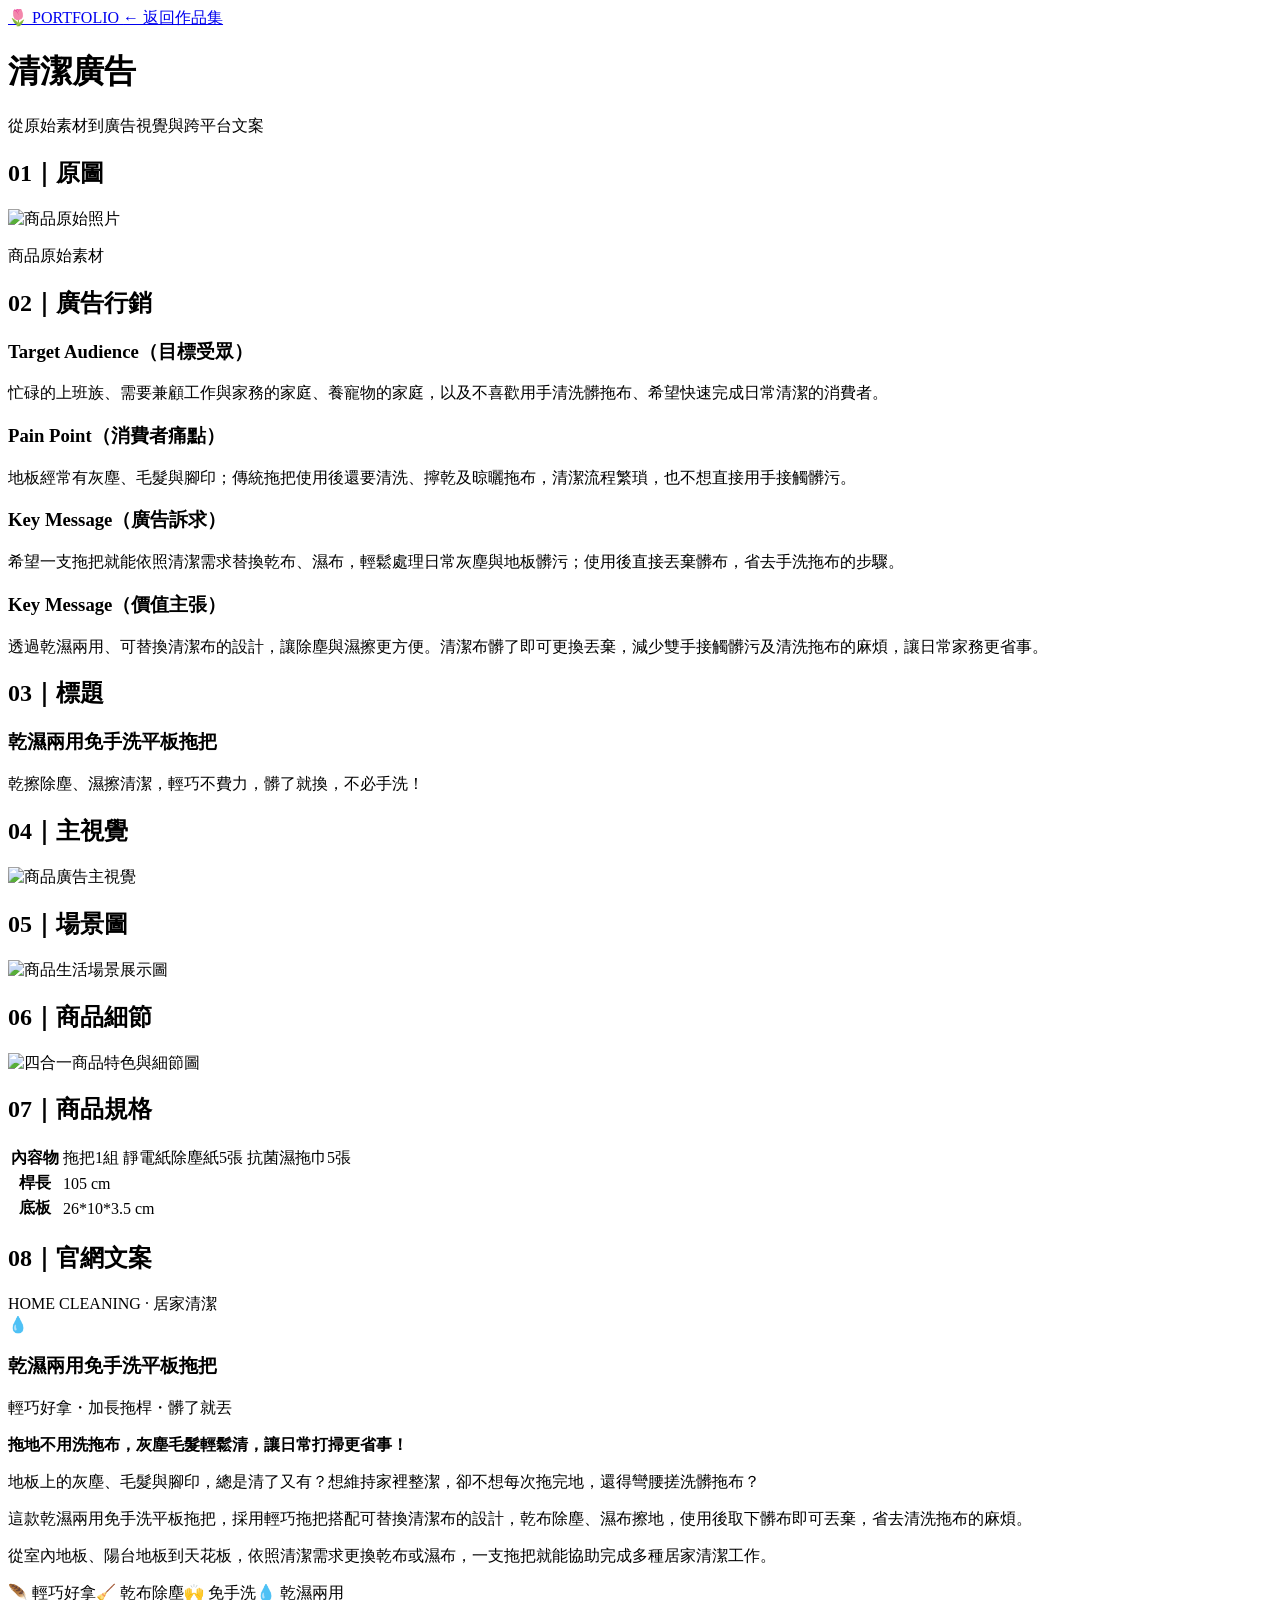
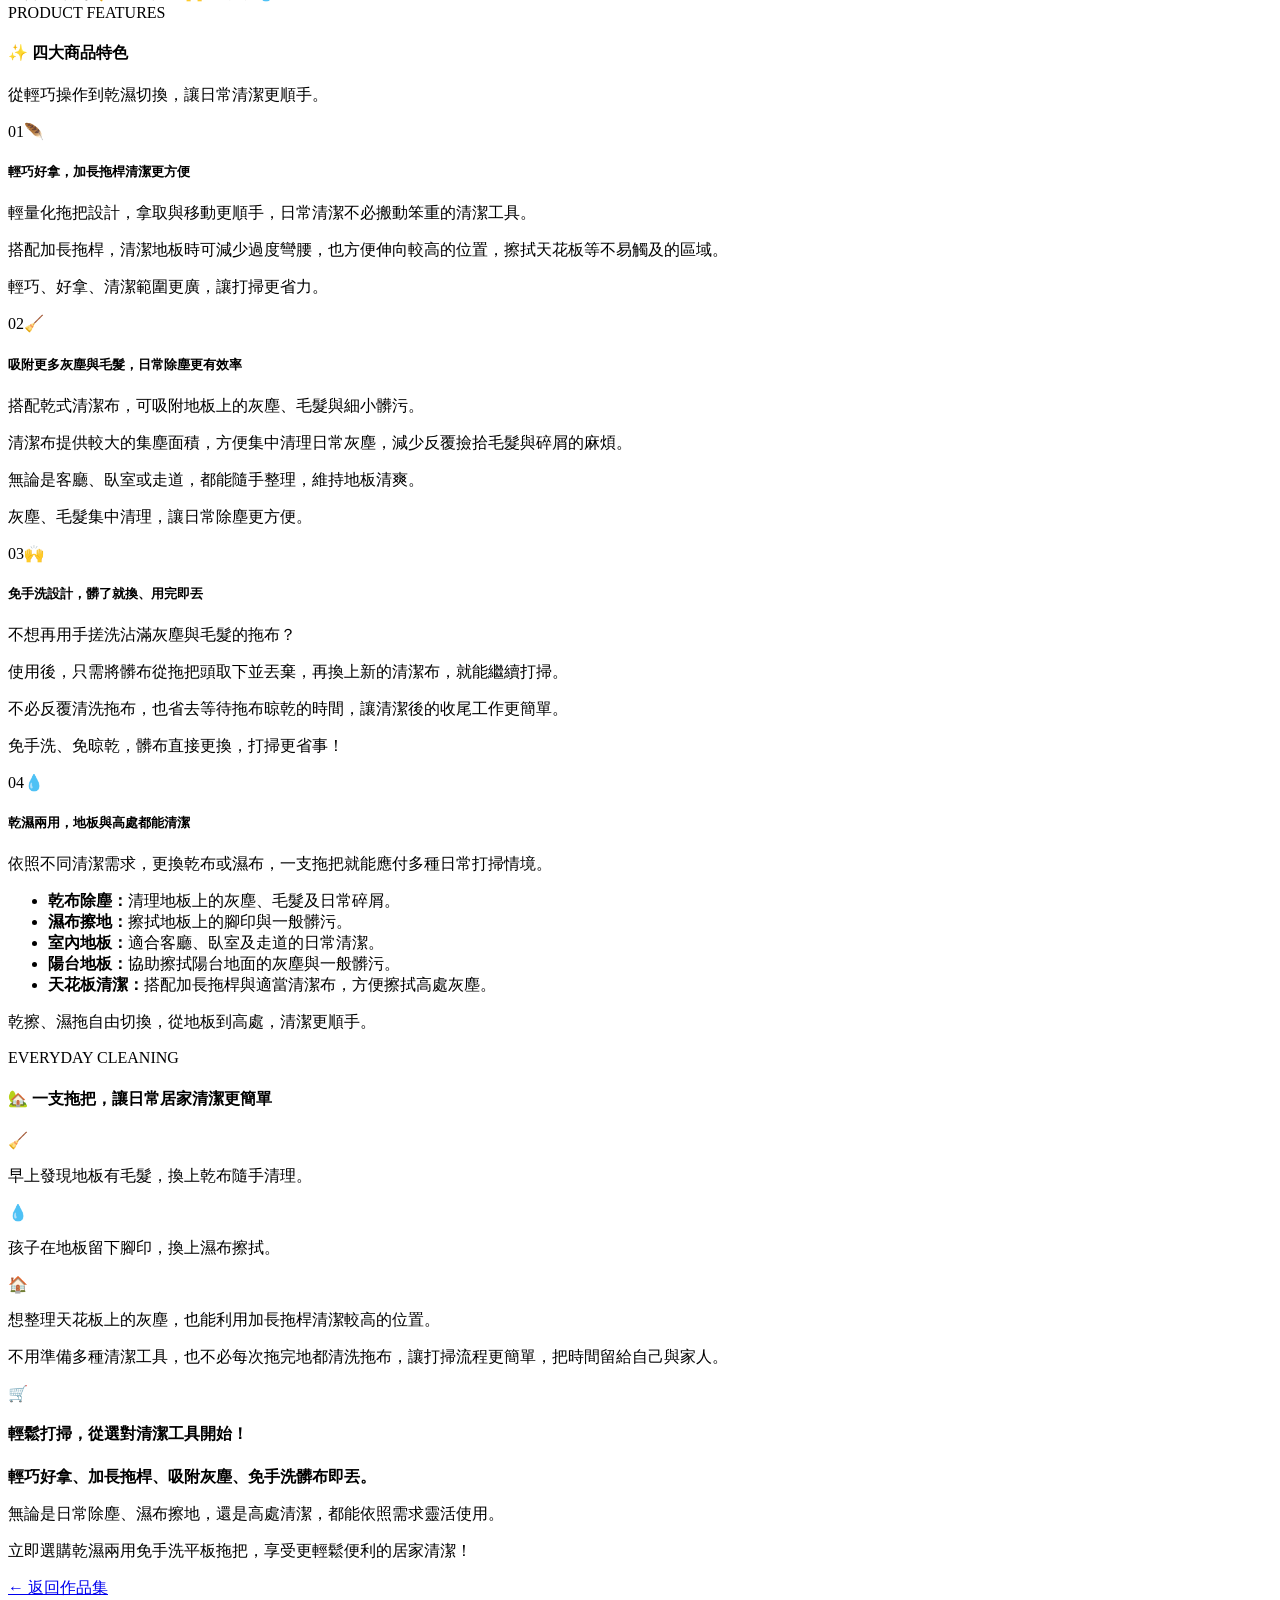
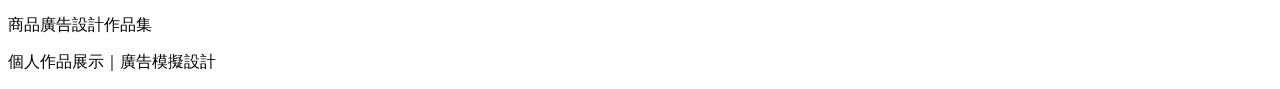
==== clean.html @ ecba10fd "Add files via upload" ====
<!DOCTYPE html>
<html lang="zh-Hant">

<head>
    <meta charset="UTF-8">
    <meta name="viewport" content="width=device-width, initial-scale=1.0">

    <title>商品廣告設計｜作品集</title>

    <link rel="stylesheet" href="clean.css">
</head>

<body>

    <!-- 頂部導覽列 -->
    <header class="site-header">
        <nav class="nav-container">

            <a href="index.html" class="brand">
                🌷 PORTFOLIO
            </a>

            <a href="index.html#design" class="back-link">
                ← 返回作品集
            </a>

        </nav>
    </header>


    <main class="portfolio-page">

        <!-- 頁面標題 -->
        <div class="page-heading">
            <h1>清潔廣告</h1>
            <p>從原始素材到廣告視覺與跨平台文案</p>
        </div>


        <!-- =========================
             01 原圖
        ========================== -->

        <section class="work-section original-section">

            <h2>01｜原圖</h2>

            <div class="image-container original-container">

                <img src="images/clean.original.png.png" alt="商品原始照片" class="work-image original-image">

            </div>

            <p class="image-caption">商品原始素材</p>

        </section>


        <!-- =========================
             02 廣告行銷
        ========================== -->

        <section class="work-section marketing-section">

            <h2>02｜廣告行銷</h2>

            <div class="content-card">

                <div class="marketing-item">
                    <h3>Target Audience（目標受眾）</h3>

                    <p>忙碌的上班族、需要兼顧工作與家務的家庭、養寵物的家庭，以及不喜歡用手清洗髒拖布、希望快速完成日常清潔的消費者。
                    </p>
                </div>


                <div class="marketing-item">
                    <h3>Pain Point（消費者痛點）</h3>

                    <p>
                        地板經常有灰塵、毛髮與腳印；傳統拖把使用後還要清洗、擰乾及晾曬拖布，清潔流程繁瑣，也不想直接用手接觸髒污。
                    </p>
                </div>


                <div class="marketing-item">
                    <h3>Key Message（廣告訴求）</h3>

                    <p>
                        希望一支拖把就能依照清潔需求替換乾布、濕布，輕鬆處理日常灰塵與地板髒污；使用後直接丟棄髒布，省去手洗拖布的步驟。
                    </p>
                </div>

                <div class="marketing-item">
                    <h3>Key Message（價值主張）</h3>

                    <p>
                        透過乾濕兩用、可替換清潔布的設計，讓除塵與濕擦更方便。清潔布髒了即可更換丟棄，減少雙手接觸髒污及清洗拖布的麻煩，讓日常家務更省事。
                    </p>
                </div>
            </div>

        </section>


        <!-- =========================
             03 標題
        ========================== -->

        <section class="work-section title-section">

            <h2>03｜標題</h2>

            <div class="content-card ad-title-card">

                <h3>乾濕兩用免手洗平板拖把</h3>

                <p>
                    乾擦除塵、濕擦清潔，輕巧不費力，髒了就換，不必手洗！
                </p>

            </div>

        </section>


        <!-- =========================
             04 主視覺
        ========================== -->

        <section class="work-section visual-section">

            <h2>04｜主視覺</h2>

            <div class="image-container">

                <img src="images/clean.main.png.png" alt="商品廣告主視覺" class="work-image main-image">

            </div>

        </section>

        <!-- =========================
     05 場景圖
     一張完整圖片
========================= -->

        <section class="work-section scene-section">

            <h2>05｜場景圖</h2>

            <div class="image-container">

                <img src="images/clean.scene.png.png" alt="商品生活場景展示圖" class="work-image scene-image">

            </div>

        </section>

        <!-- =========================
             05 商品細節
             一張四合一圖片
        ========================== -->

        <section class="work-section detail-section">

            <h2>06｜商品細節</h2>

            <div class="image-container">

                <img src="images/clean.detail.png.png" alt="四合一商品特色與細節圖" class="work-image detail-image">

            </div>

        </section>


        <!-- =========================
             06 商品規格
        ========================== -->

        <section class="work-section specs-section">

            <h2>07｜商品規格</h2>

            <div class="content-card table-container">

                <table class="specs-table">

                    <tbody>


                        <tr>
                            <th scope="row">內容物</th>
                            <td>拖把1組 靜電紙除塵紙5張 抗菌濕拖巾5張</td>
                        </tr>

                        <tr>
                            <th scope="row">桿長</th>
                            <td>105 cm</td>
                        </tr>

                        <tr>
                            <th scope="row">底板</th>
                            <td>26*10*3.5 cm</td>
                        </tr>


                    </tbody>

                </table>

            </div>

        </section>


        <!-- =========================
             08 官網文案｜水藍色系
        ========================= -->
        <section class="work-section website-section clean-website-section" id="website-copy">
            <h2>08｜官網文案</h2>
            <article class="content-card clean-product-copy">
                <header class="clean-hero">
                    <span class="clean-eyebrow">HOME CLEANING · 居家清潔</span>
                    <div class="clean-hero-mark" aria-hidden="true">💧</div>
                    <h3>乾濕兩用免手洗平板拖把</h3>
                    <p class="clean-subtitle">輕巧好拿・加長拖桿・髒了就丟</p>
                    <p class="clean-lead"><strong>拖地不用洗拖布，灰塵毛髮輕鬆清，讓日常打掃更省事！</strong></p>
                    <p>地板上的灰塵、毛髮與腳印，總是清了又有？想維持家裡整潔，卻不想每次拖完地，還得彎腰搓洗髒拖布？</p>
                    <p>這款乾濕兩用免手洗平板拖把，採用輕巧拖把搭配可替換清潔布的設計，乾布除塵、濕布擦地，使用後取下髒布即可丟棄，省去清洗拖布的麻煩。</p>
                    <p>從室內地板、陽台地板到天花板，依照清潔需求更換乾布或濕布，一支拖把就能協助完成多種居家清潔工作。</p>
                    <div class="clean-benefits" aria-label="商品重點">
                        <span>🪶 輕巧好拿</span><span>🧹 乾布除塵</span><span>🙌 免手洗</span><span>💧 乾濕兩用</span>
                    </div>
                </header>

                <section class="clean-features" aria-labelledby="clean-features-title">
                    <div class="clean-section-heading">
                        <span class="clean-kicker">PRODUCT FEATURES</span>
                        <h4 id="clean-features-title">✨ 四大商品特色</h4>
                        <p>從輕巧操作到乾濕切換，讓日常清潔更順手。</p>
                    </div>
                    <div class="clean-feature-grid">
                        <div class="clean-feature-card">
                            <div class="clean-feature-top"><span class="clean-number">01</span><span class="clean-feature-icon" aria-hidden="true">🪶</span></div>
                            <h5>輕巧好拿，加長拖桿清潔更方便</h5>
                            <p>輕量化拖把設計，拿取與移動更順手，日常清潔不必搬動笨重的清潔工具。</p>
                            <p>搭配加長拖桿，清潔地板時可減少過度彎腰，也方便伸向較高的位置，擦拭天花板等不易觸及的區域。</p>
                            <p class="clean-feature-summary">輕巧、好拿、清潔範圍更廣，讓打掃更省力。</p>
                        </div>
                        <div class="clean-feature-card">
                            <div class="clean-feature-top"><span class="clean-number">02</span><span class="clean-feature-icon" aria-hidden="true">🧹</span></div>
                            <h5>吸附更多灰塵與毛髮，日常除塵更有效率</h5>
                            <p>搭配乾式清潔布，可吸附地板上的灰塵、毛髮與細小髒污。</p>
                            <p>清潔布提供較大的集塵面積，方便集中清理日常灰塵，減少反覆撿拾毛髮與碎屑的麻煩。</p>
                            <p>無論是客廳、臥室或走道，都能隨手整理，維持地板清爽。</p>
                            <p class="clean-feature-summary">灰塵、毛髮集中清理，讓日常除塵更方便。</p>
                        </div>
                        <div class="clean-feature-card">
                            <div class="clean-feature-top"><span class="clean-number">03</span><span class="clean-feature-icon" aria-hidden="true">🙌</span></div>
                            <h5>免手洗設計，髒了就換、用完即丟</h5>
                            <p>不想再用手搓洗沾滿灰塵與毛髮的拖布？</p>
                            <p>使用後，只需將髒布從拖把頭取下並丟棄，再換上新的清潔布，就能繼續打掃。</p>
                            <p>不必反覆清洗拖布，也省去等待拖布晾乾的時間，讓清潔後的收尾工作更簡單。</p>
                            <p class="clean-feature-summary">免手洗、免晾乾，髒布直接更換，打掃更省事！</p>
                        </div>
                        <div class="clean-feature-card">
                            <div class="clean-feature-top"><span class="clean-number">04</span><span class="clean-feature-icon" aria-hidden="true">💧</span></div>
                            <h5>乾濕兩用，地板與高處都能清潔</h5>
                            <p>依照不同清潔需求，更換乾布或濕布，一支拖把就能應付多種日常打掃情境。</p>
                            <ul class="clean-use-list">
                                <li><strong>乾布除塵：</strong>清理地板上的灰塵、毛髮及日常碎屑。</li>
                                <li><strong>濕布擦地：</strong>擦拭地板上的腳印與一般髒污。</li>
                                <li><strong>室內地板：</strong>適合客廳、臥室及走道的日常清潔。</li>
                                <li><strong>陽台地板：</strong>協助擦拭陽台地面的灰塵與一般髒污。</li>
                                <li><strong>天花板清潔：</strong>搭配加長拖桿與適當清潔布，方便擦拭高處灰塵。</li>
                            </ul>
                            <p class="clean-feature-summary">乾擦、濕拖自由切換，從地板到高處，清潔更順手。</p>
                        </div>
                    </div>
                </section>

                <section class="clean-scenarios" aria-labelledby="clean-scenarios-title">
                    <div class="clean-section-heading">
                        <span class="clean-kicker">EVERYDAY CLEANING</span>
                        <h4 id="clean-scenarios-title">🏡 一支拖把，讓日常居家清潔更簡單</h4>
                    </div>
                    <div class="clean-scenario-grid">
                        <div class="clean-scenario"><span aria-hidden="true">🧹</span><p>早上發現地板有毛髮，換上乾布隨手清理。</p></div>
                        <div class="clean-scenario"><span aria-hidden="true">💧</span><p>孩子在地板留下腳印，換上濕布擦拭。</p></div>
                        <div class="clean-scenario"><span aria-hidden="true">🏠</span><p>想整理天花板上的灰塵，也能利用加長拖桿清潔較高的位置。</p></div>
                    </div>
                    <p class="clean-scenario-outro">不用準備多種清潔工具，也不必每次拖完地都清洗拖布，讓打掃流程更簡單，把時間留給自己與家人。</p>
                </section>

                <section class="clean-ending" aria-labelledby="clean-ending-title">
                    <span class="clean-ending-icon" aria-hidden="true">🛒</span>
                    <h4 id="clean-ending-title">輕鬆打掃，從選對清潔工具開始！</h4>
                    <p class="clean-ending-lead"><strong>輕巧好拿、加長拖桿、吸附灰塵、免手洗髒布即丟。</strong></p>
                    <p>無論是日常除塵、濕布擦地，還是高處清潔，都能依照需求靈活使用。</p>
                    <p class="clean-ending-cta">立即選購乾濕兩用免手洗平板拖把，享受更輕鬆便利的居家清潔！</p>
                </section>
            </article>
        </section>


        <!-- 09 FB 與 10 Threads 文案尚未提供本商品版本，暫不展示其他商品的文案。 -->

        <!-- 返回首頁 -->
        <div class="bottom-navigation">

            <a href="index.html#design" class="back-button">
                ← 返回作品集
            </a>

        </div>

    </main>


    <footer class="site-footer">

        <p>商品廣告設計作品集</p>

        <p>個人作品展示｜廣告模擬設計</p>

    </footer>

</body>

</html>
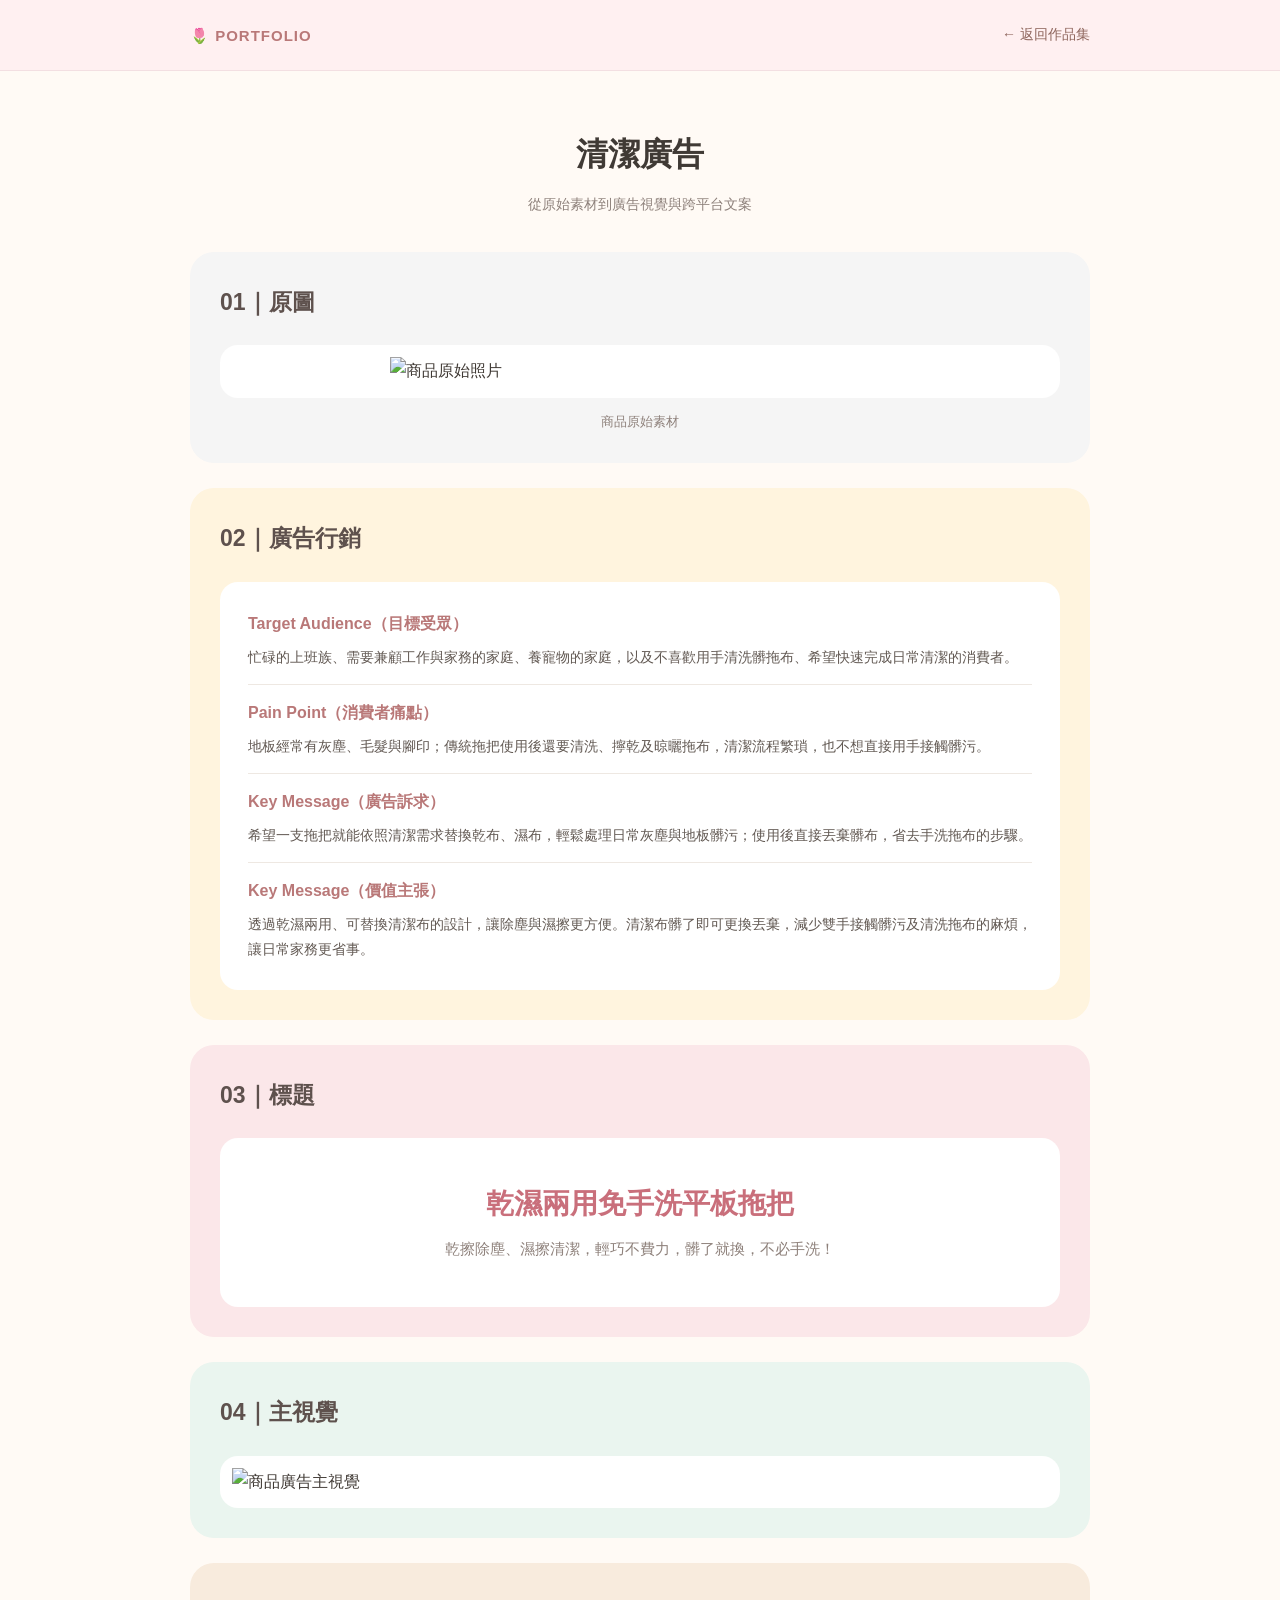
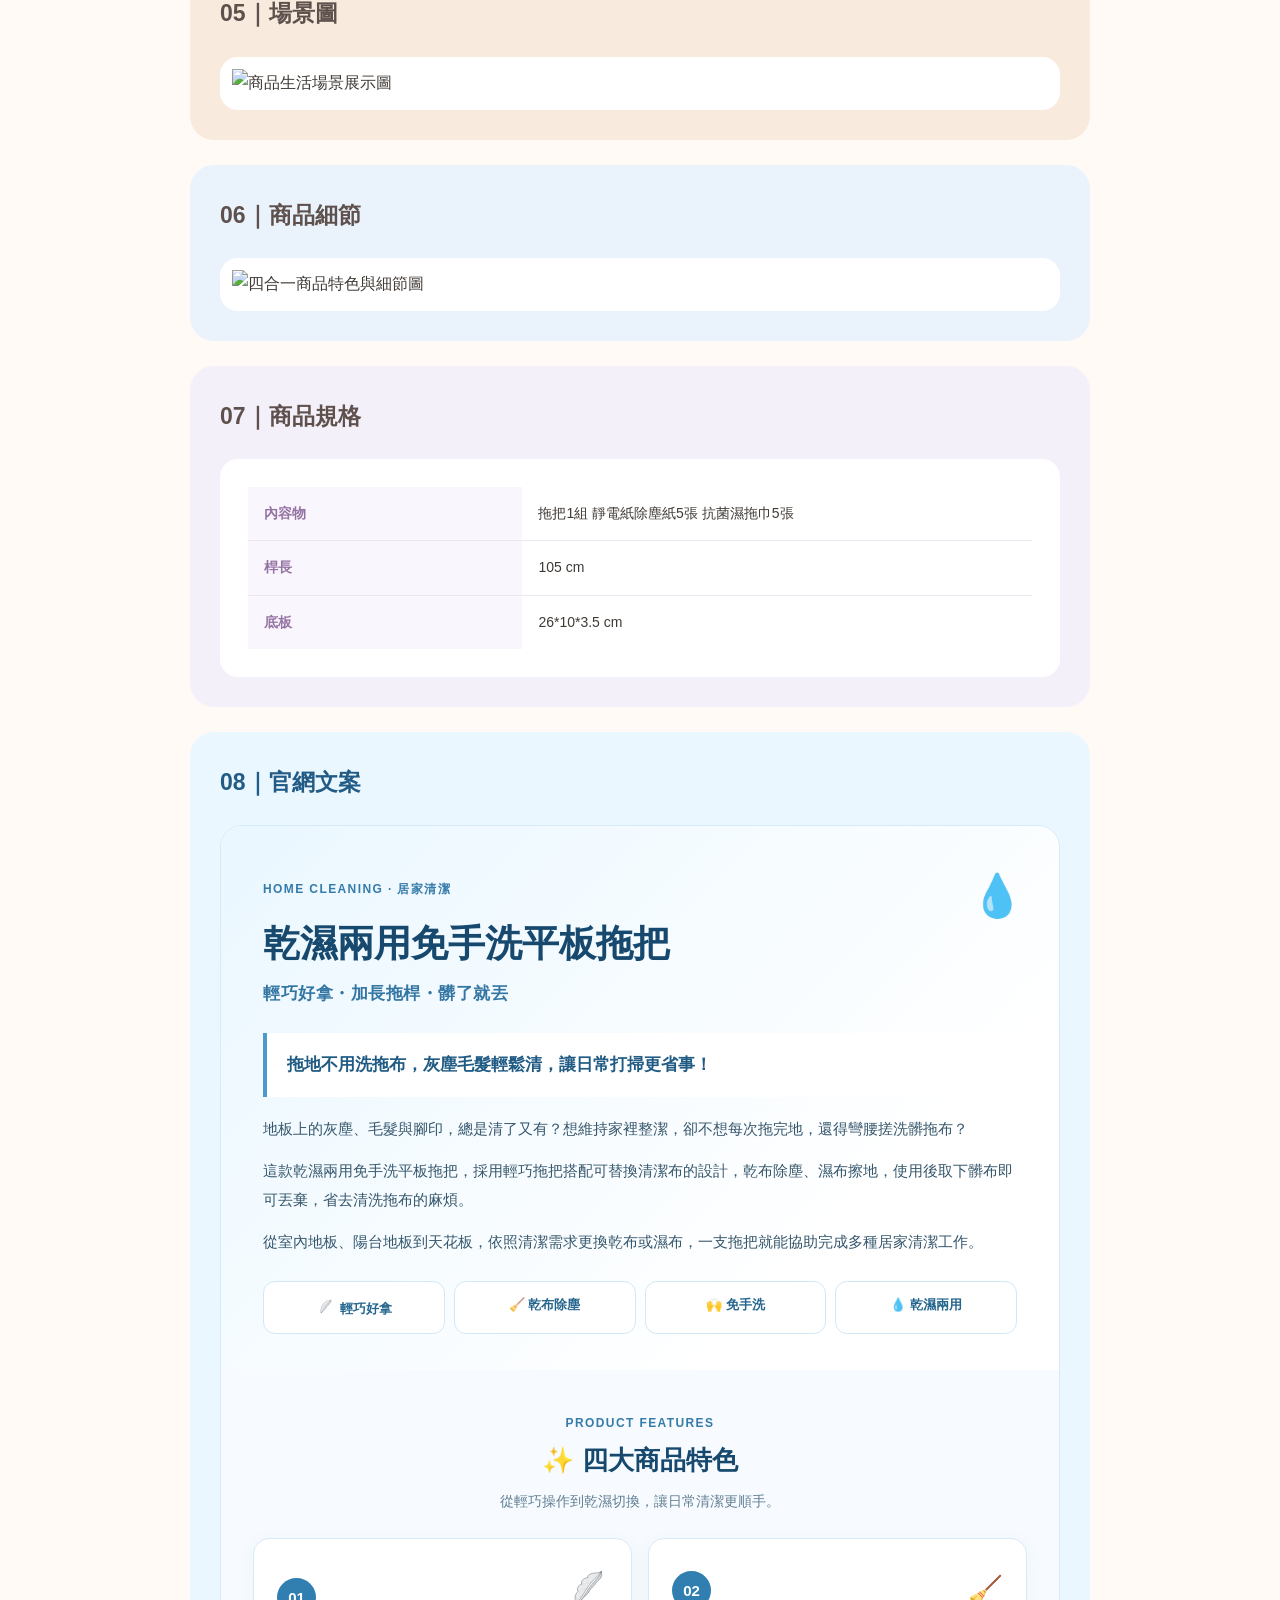
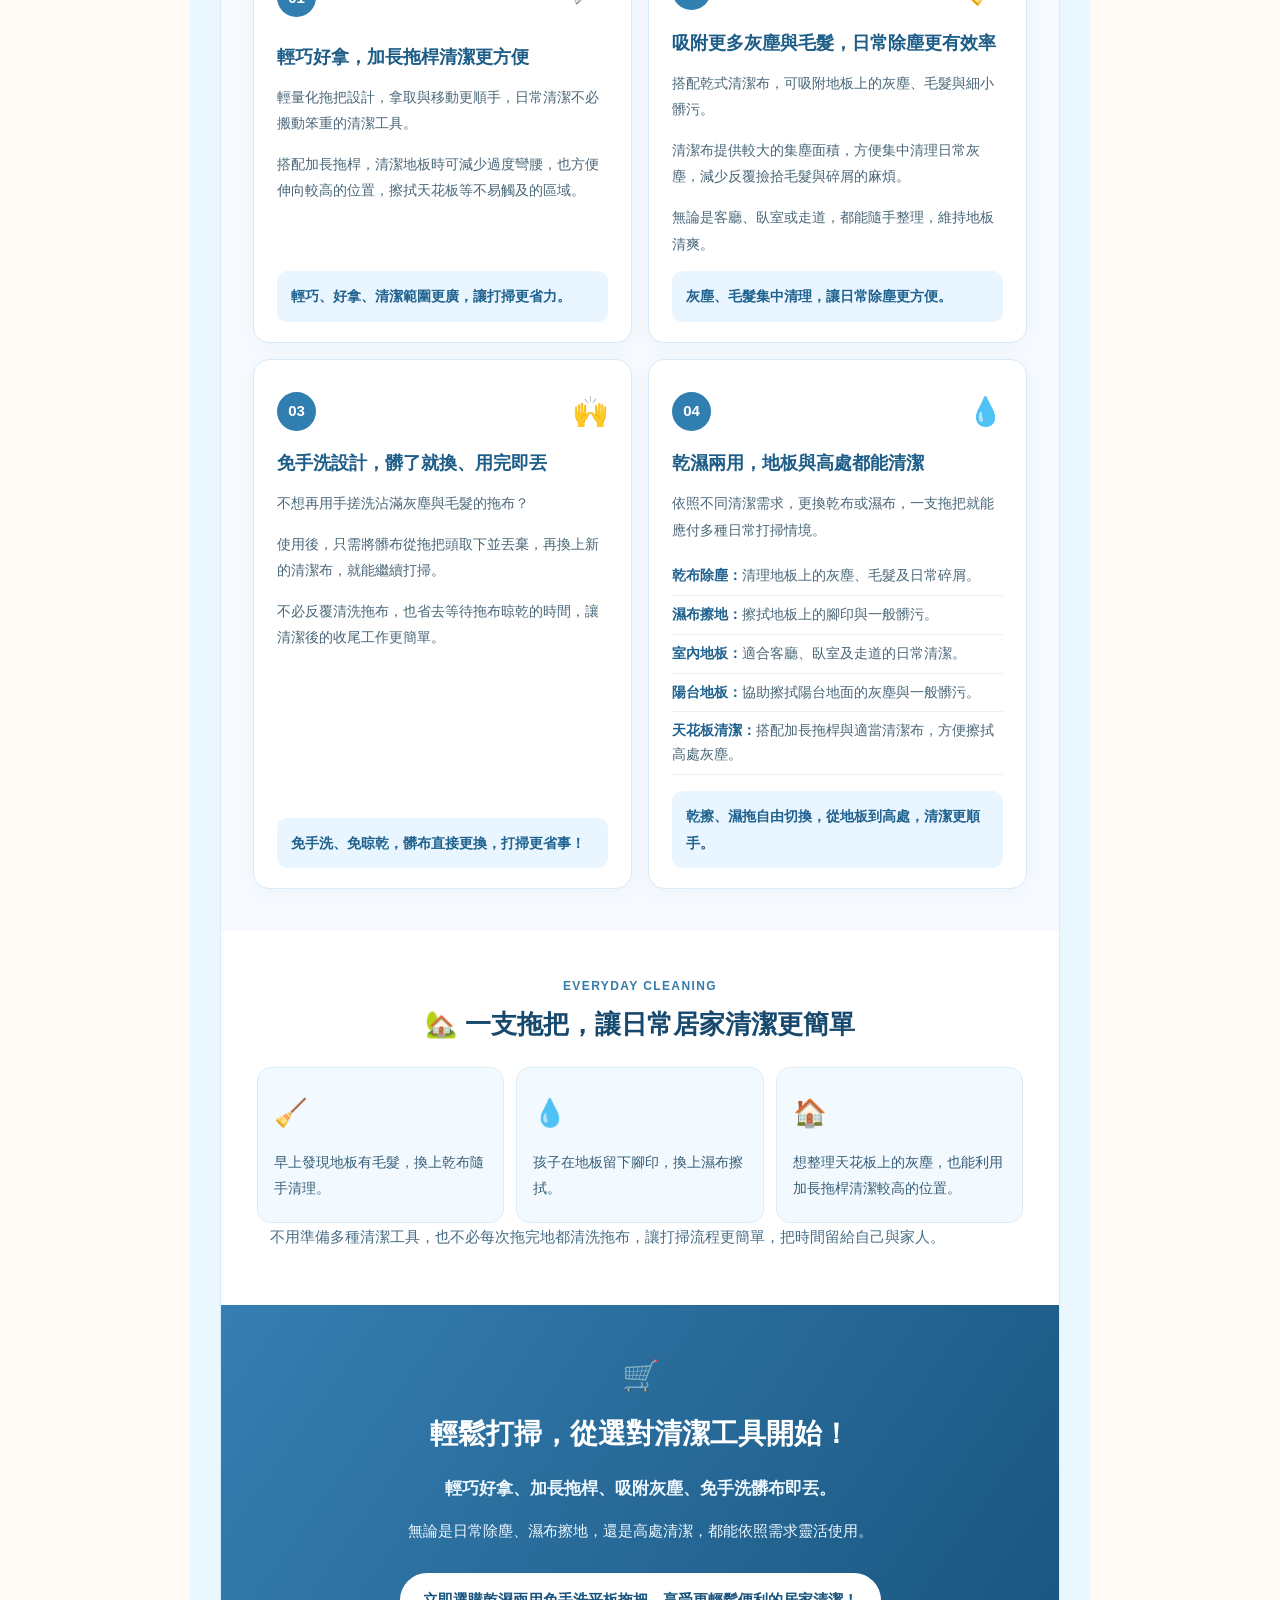
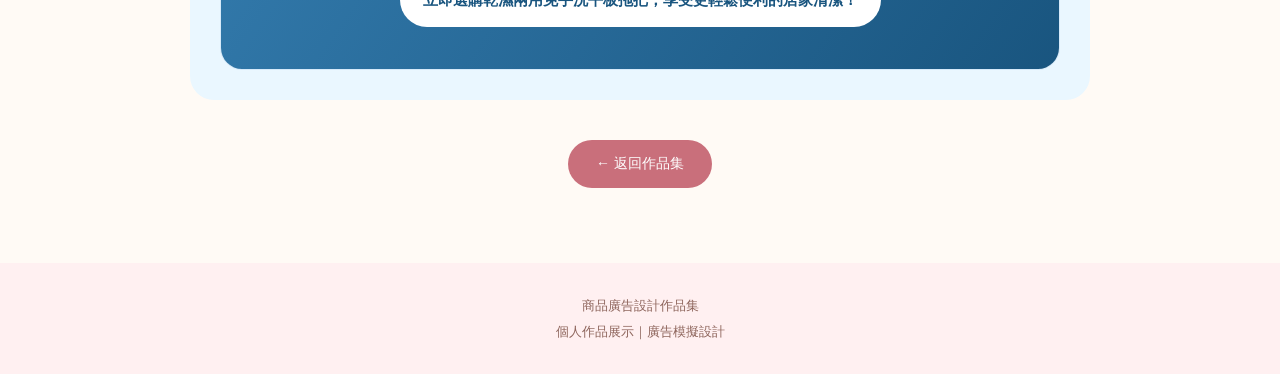
==== commit a80e1386: "Add files via upload" ====
--- a/clean.html
+++ b/clean.html
@@ -134,7 +134,7 @@
 
             <div class="image-container">
 
-                <img src="images/clean.main.png.png" alt="商品廣告主視覺" class="work-image main-image">
+                <img src="images/clean.main.png.jpg" alt="商品廣告主視覺" class="work-image main-image">
 
             </div>
 
@@ -151,7 +151,7 @@
 
             <div class="image-container">
 
-                <img src="images/clean.scene.png.png" alt="商品生活場景展示圖" class="work-image scene-image">
+                <img src="images/clean.scene.png.jpg" alt="商品生活場景展示圖" class="work-image scene-image">
 
             </div>
 
@@ -168,7 +168,7 @@
 
             <div class="image-container">
 
-                <img src="images/clean.detail.png.png" alt="四合一商品特色與細節圖" class="work-image detail-image">
+                <img src="images/clean.detail.png.jpg" alt="四合一商品特色與細節圖" class="work-image detail-image">
 
             </div>
 
@@ -231,7 +231,44 @@
                     <p>這款乾濕兩用免手洗平板拖把，採用輕巧拖把搭配可替換清潔布的設計，乾布除塵、濕布擦地，使用後取下髒布即可丟棄，省去清洗拖布的麻煩。</p>
                     <p>從室內地板、陽台地板到天花板，依照清潔需求更換乾布或濕布，一支拖把就能協助完成多種居家清潔工作。</p>
                     <div class="clean-benefits" aria-label="商品重點">
-                        <span>🪶 輕巧好拿</span><span>🧹 乾布除塵</span><span>🙌 免手洗</span><span>💧 乾濕兩用</span>
+                        <span>
+
+                            <svg class="feather-svg small-icon" xmlns="http://w3.org" viewBox="0 0 100 100">
+  <!-- 整體旋轉與偏置，確保羽毛自然傾斜 -->
+  <g transform="rotate(-15 50 50)">
+    <!-- 羽毛主軸（羽軸） -->
+    <path d="M25 80 C 40 50, 55 30, 75 15" fill="none" stroke="#606F7B" stroke-width="2" stroke-linecap="round" />
+    
+    <!-- 羽片左側 -->
+    <path d="M25 80 
+             C 20 70, 22 60, 28 55 
+             C 25 50, 28 42, 36 40 
+             C 33 35, 38 28, 48 27 
+             C 46 22, 54 18, 64 18
+             C 69 18, 73 16, 75 15
+             C 70 23, 62 28, 58 33
+             C 52 40, 48 45, 42 55
+             C 36 65, 30 73, 25 80 Z" 
+          fill="#EAEAEA" stroke="#606F7B" stroke-width="1" stroke-linejoin="round" />
+
+    <!-- 羽片右側 -->
+    <path d="M25 80 
+             C 32 75, 38 68, 44 58 
+             C 50 48, 54 43, 60 36
+             C 64 31, 71 25, 75 15
+             C 74 18, 77 22, 74 27
+             C 71 32, 65 35, 62 41
+             C 58 46, 52 50, 49 57
+             C 45 62, 38 68, 35 72
+             C 32 75, 28 78, 25 80 Z" 
+          fill="#D6D6D6" stroke="#606F7B" stroke-width="1" stroke-linejoin="round" />
+          
+    <!-- 羽毛細紋理細節 -->
+    <path d="M32 65 Q 36 63 41 62 M38 52 Q 43 50 48 49 M45 39 Q 50 37 56 37" fill="none" stroke="#A0AEC0" stroke-width="0.5" stroke-linecap="round" />
+    <path d="M27 72 Q 24 67 22 65 M31 57 Q 27 53 26 50 M39 43 Q 34 39 34 36" fill="none" stroke="#A0AEC0" stroke-width="0.5" stroke-linecap="round" />
+  </g>
+</svg>
+                            輕巧好拿</span><span>🧹 乾布除塵</span><span>🙌 免手洗</span><span>💧 乾濕兩用</span>
                     </div>
                 </header>
 
@@ -243,7 +280,46 @@
                     </div>
                     <div class="clean-feature-grid">
                         <div class="clean-feature-card">
-                            <div class="clean-feature-top"><span class="clean-number">01</span><span class="clean-feature-icon" aria-hidden="true">🪶</span></div>
+                            <div class="clean-feature-top"><span class="clean-number">01</span><span class="clean-feature-icon" aria-hidden="true">
+
+                                  <svg class="feather-svg" xmlns="http://w3.org" viewBox="0 0 100 100">
+  <!-- 整體旋轉與偏置，確保羽毛自然傾斜 -->
+  <g transform="rotate(-15 50 50)">
+    <!-- 羽毛主軸（羽軸） -->
+    <path d="M25 80 C 40 50, 55 30, 75 15" fill="none" stroke="#606F7B" stroke-width="2" stroke-linecap="round" />
+    
+    <!-- 羽片左側 -->
+    <path d="M25 80 
+             C 20 70, 22 60, 28 55 
+             C 25 50, 28 42, 36 40 
+             C 33 35, 38 28, 48 27 
+             C 46 22, 54 18, 64 18
+             C 69 18, 73 16, 75 15
+             C 70 23, 62 28, 58 33
+             C 52 40, 48 45, 42 55
+             C 36 65, 30 73, 25 80 Z" 
+          fill="#EAEAEA" stroke="#606F7B" stroke-width="1" stroke-linejoin="round" />
+
+    <!-- 羽片右側 -->
+    <path d="M25 80 
+             C 32 75, 38 68, 44 58 
+             C 50 48, 54 43, 60 36
+             C 64 31, 71 25, 75 15
+             C 74 18, 77 22, 74 27
+             C 71 32, 65 35, 62 41
+             C 58 46, 52 50, 49 57
+             C 45 62, 38 68, 35 72
+             C 32 75, 28 78, 25 80 Z" 
+          fill="#D6D6D6" stroke="#606F7B" stroke-width="1" stroke-linejoin="round" />
+          
+    <!-- 羽毛細紋理細節 -->
+    <path d="M32 65 Q 36 63 41 62 M38 52 Q 43 50 48 49 M45 39 Q 50 37 56 37" fill="none" stroke="#A0AEC0" stroke-width="0.5" stroke-linecap="round" />
+    <path d="M27 72 Q 24 67 22 65 M31 57 Q 27 53 26 50 M39 43 Q 34 39 34 36" fill="none" stroke="#A0AEC0" stroke-width="0.5" stroke-linecap="round" />
+  </g>
+</svg>
+
+
+                            </span></div>
                             <h5>輕巧好拿，加長拖桿清潔更方便</h5>
                             <p>輕量化拖把設計，拿取與移動更順手，日常清潔不必搬動笨重的清潔工具。</p>
                             <p>搭配加長拖桿，清潔地板時可減少過度彎腰，也方便伸向較高的位置，擦拭天花板等不易觸及的區域。</p>
--- a/clean.css
+++ b/clean.css
@@ -0,0 +1,1599 @@
+
+/* =========================
+   01 全站基本設定
+========================= */
+
+* {
+    box-sizing: border-box;
+}
+
+html {
+    scroll-behavior: smooth;
+}
+
+body {
+    margin: 0;
+    background: #fffaf5;
+    color: #403a35;
+
+    font-family:
+        "Microsoft JhengHei",
+        "Noto Sans TC",
+        Arial,
+        sans-serif;
+
+    line-height: 1.8;
+}
+
+h1,
+h2,
+h3,
+p {
+    margin-top: 0;
+}
+
+img {
+    display: block;
+    max-width: 100%;
+    height: auto;
+}
+
+a {
+    text-decoration: none;
+}
+
+
+/* =========================
+   02 頂部導覽列
+========================= */
+
+.site-header {
+    background: #fff0f1;
+    border-bottom: 1px solid #f3dfe2;
+}
+
+.nav-container {
+    width: min(900px, 92%);
+    min-height: 70px;
+    margin: 0 auto;
+
+    display: flex;
+    align-items: center;
+    justify-content: space-between;
+    gap: 20px;
+}
+
+.brand {
+    color: #b97878;
+    font-size: 15px;
+    font-weight: bold;
+    letter-spacing: 1px;
+}
+
+.back-link {
+    color: #8e655c;
+    font-size: 14px;
+}
+
+.back-link:hover {
+    color: #c96f7b;
+}
+
+
+/* =========================
+   03 網頁主要寬度
+========================= */
+
+.portfolio-page {
+    width: min(900px, 92%);
+    margin: 0 auto;
+    padding: 30px 0 50px;
+}
+
+.page-heading {
+    padding: 25px 10px 35px;
+    text-align: center;
+}
+
+.page-heading h1 {
+    font-size: 32px;
+    margin-bottom: 8px;
+}
+
+.page-heading p {
+    color: #8e817b;
+    font-size: 14px;
+    margin-bottom: 0;
+}
+
+
+/* =========================
+   04 九個區塊共用樣式
+========================= */
+
+.work-section {
+    margin-bottom: 25px;
+    padding: 30px;
+
+    border-radius: 24px;
+}
+
+.work-section h2 {
+    margin-bottom: 22px;
+    color: #5e514d;
+    font-size: 23px;
+}
+
+.content-card {
+    background: #ffffff;
+    padding: 28px;
+
+    border-radius: 18px;
+}
+
+.content-card h3 {
+    font-size: 18px;
+}
+
+.content-card p {
+    font-size: 15px;
+    margin-bottom: 12px;
+}
+
+.content-card p:last-child {
+    margin-bottom: 0;
+}
+
+
+/* =========================
+   05 各區塊背景色
+========================= */
+
+.original-section {
+    background: #f5f5f5;
+}
+
+.marketing-section {
+    background: #fff4de;
+}
+
+.title-section {
+    background: #fbe7e9;
+}
+
+.visual-section {
+    background: #eaf5ef;
+}
+
+
+/* =========================
+   05 場景圖
+========================= */
+
+/* 柔和奶油杏色背景 */
+.scene-section {
+    background: #f8ebdd;
+}
+
+/* 一張完整場景圖，等比例縮放、不裁切 */
+.scene-image {
+    max-width: 900px;
+}
+.detail-section {
+    background: #eaf3fc;
+}
+
+.specs-section {
+    background: #f4f0fa;
+}
+
+.website-section {
+    background: #fff4de;
+}
+
+.facebook-section {
+    background: #eaf3fc;
+}
+
+.threads-section {
+    background: #fbe7e9;
+}
+
+
+/* =========================
+   06 圖片共用設定
+========================= */
+
+.image-container {
+    display: flex;
+    justify-content: center;
+    align-items: center;
+
+    padding: 12px;
+
+    background: #ffffff;
+    border-radius: 18px;
+}
+
+/*
+所有圖片：
+1. 不超出容器
+2. 保留原始比例
+3. 不裁切
+*/
+
+.work-image {
+    display: block;
+    width: 100%;
+    height: auto;
+    margin: 0 auto;
+}
+
+
+/* =========================
+   07 原圖
+   最大寬度 500px
+========================= */
+
+.original-image {
+    max-width: 500px;
+}
+
+.image-caption {
+    margin: 12px 0 0;
+
+    color: #8e817b;
+    font-size: 13px;
+    text-align: center;
+}
+
+
+/* =========================
+   08 廣告行銷
+========================= */
+
+.marketing-item {
+    padding: 14px 0;
+    border-bottom: 1px solid #eee8e2;
+}
+
+.marketing-item:first-child {
+    padding-top: 0;
+}
+
+.marketing-item:last-child {
+    padding-bottom: 0;
+    border-bottom: none;
+}
+
+.marketing-item h3 {
+    margin-bottom: 6px;
+
+    color: #b97878;
+    font-size: 16px;
+}
+
+.marketing-item p {
+    color: #625953;
+    font-size: 14px;
+}
+
+
+/* =========================
+   09 廣告標題
+========================= */
+
+.ad-title-card {
+    padding: 45px 25px;
+    text-align: center;
+}
+
+.ad-title-card h3 {
+    margin-bottom: 10px;
+
+    color: #c96f7b;
+    font-size: 28px;
+    line-height: 1.5;
+}
+
+.ad-title-card p {
+    color: #8e817b;
+    font-size: 15px;
+}
+
+
+/* =========================
+   10 主視覺
+   最大寬度 900px
+========================= */
+
+.main-image {
+    max-width: 900px;
+}
+
+
+/* =========================
+   11 商品細節
+   一張四合一圖片
+   最大寬度 900px
+========================= */
+
+.detail-image {
+    max-width: 900px;
+}
+
+/*
+這裡不設定固定高度，
+也不使用 object-fit: cover。
+
+因此四合一圖片會完整顯示，
+不會裁切掉其中的商品特色。
+*/
+
+
+/* =========================
+   12 商品規格
+========================= */
+
+.table-container {
+    overflow-x: auto;
+}
+
+.specs-table {
+    width: 100%;
+    border-collapse: collapse;
+}
+
+.specs-table th,
+.specs-table td {
+    padding: 14px 16px;
+
+    border-bottom: 1px solid #eee7f2;
+
+    font-size: 14px;
+    text-align: left;
+    vertical-align: top;
+}
+
+.specs-table th {
+    width: 35%;
+
+    color: #9473a3;
+    background: #faf6fd;
+    font-weight: bold;
+}
+
+.specs-table tr:last-child th,
+.specs-table tr:last-child td {
+    border-bottom: none;
+}
+
+
+/* =========================
+   13 網站、FB、Threads 文案
+========================= */
+
+.copy-card {
+    overflow-wrap: anywhere;
+}
+
+.copy-card h3 {
+    margin-bottom: 18px;
+    color: #b97878;
+}
+
+.copy-card p {
+    margin-bottom: 16px;
+    white-space: pre-line;
+}
+
+.copy-cta {
+    color: #b97878;
+    font-weight: bold;
+}
+
+
+/* =========================
+   14 返回作品集按鈕
+========================= */
+
+.bottom-navigation {
+    padding: 15px 0 25px;
+    text-align: center;
+}
+
+.back-button {
+    display: inline-block;
+
+    padding: 11px 28px;
+
+    background: #c96f7b;
+    color: #ffffff;
+
+    border-radius: 30px;
+    font-size: 14px;
+
+    transition: background 0.2s;
+}
+
+.back-button:hover {
+    background: #b45d69;
+}
+
+
+/* =========================
+   15 Footer
+========================= */
+
+.site-footer {
+    padding: 28px 15px;
+
+    background: #fff0f1;
+    text-align: center;
+}
+
+.site-footer p {
+    margin: 3px 0;
+
+    color: #8e655c;
+    font-size: 13px;
+}
+
+
+/* =========================
+   16 手機版 RWD
+========================= */
+
+@media (max-width: 650px) {
+
+    .nav-container {
+        min-height: 60px;
+    }
+
+    .brand,
+    .back-link {
+        font-size: 12px;
+    }
+
+    .portfolio-page {
+        width: 94%;
+        padding-top: 15px;
+    }
+
+    .page-heading {
+        padding: 20px 5px 25px;
+    }
+
+    .page-heading h1 {
+        font-size: 25px;
+    }
+
+    .work-section {
+        margin-bottom: 18px;
+        padding: 20px 14px;
+
+        border-radius: 18px;
+    }
+
+    .work-section h2 {
+        margin-bottom: 15px;
+        font-size: 20px;
+    }
+
+    .content-card {
+        padding: 20px 16px;
+    }
+
+    .image-container {
+        padding: 6px;
+    }
+
+    .ad-title-card {
+        padding: 28px 16px;
+    }
+
+    .ad-title-card h3 {
+        font-size: 22px;
+    }
+
+    .specs-table th,
+    .specs-table td {
+        padding: 10px 8px;
+        font-size: 12px;
+    }
+
+    .specs-table th {
+        width: 35%;
+    }
+
+    .copy-card p {
+        font-size: 14px;
+    }
+
+}
+
+/* =========================
+   網站文案｜整體版面
+========================= */
+
+.product-copy {
+    display: flex;
+    flex-direction: column;
+    gap: 24px;
+
+    color: #403a35;
+}
+
+.product-copy h3,
+.product-copy h4,
+.product-copy p {
+    margin-top: 0;
+}
+
+.product-copy p {
+    font-size: 15px;
+    line-height: 1.9;
+}
+
+.product-section-title {
+    margin-bottom: 22px;
+    color: #466653;
+    font-size: 22px;
+}
+
+
+/* =========================
+   商品介紹｜鼠尾草綠
+========================= */
+
+.product-intro {
+    padding: 35px;
+    background: #eaf3ea;
+    border-radius: 20px;
+}
+
+.product-label {
+    display: inline-block;
+
+    margin-bottom: 18px;
+    padding: 5px 14px;
+
+    background: #ffffff;
+    color: #466653;
+
+    border-radius: 30px;
+
+    font-size: 13px;
+    font-weight: bold;
+}
+
+.product-intro h3 {
+    margin-bottom: 18px;
+
+    color: #466653;
+    font-size: 25px;
+    line-height: 1.6;
+}
+
+.product-intro p {
+    margin-bottom: 0;
+    color: #52665a;
+}
+
+
+/* =========================
+   四大商品特色
+========================= */
+
+.product-features {
+    padding: 30px;
+
+    background: #fffaf5;
+    border-radius: 20px;
+}
+
+.feature-grid {
+    display: grid;
+    grid-template-columns: repeat(2, minmax(0, 1fr));
+    gap: 18px;
+}
+
+.feature-card {
+    padding: 25px;
+
+    background: #ffffff;
+    border: 1px solid #e9eee8;
+    border-radius: 18px;
+}
+
+.feature-icon {
+    display: flex;
+    align-items: center;
+    justify-content: center;
+
+    width: 42px;
+    height: 42px;
+
+    margin-bottom: 16px;
+
+    background: #eaf3ea;
+    color: #64856b;
+
+    border-radius: 12px;
+
+    font-size: 23px;
+    font-weight: bold;
+}
+
+.feature-card h4 {
+    margin-bottom: 12px;
+
+    color: #466653;
+    font-size: 17px;
+}
+
+.feature-card p {
+    margin-bottom: 12px;
+    color: #625953;
+}
+
+.feature-card p:last-child {
+    margin-bottom: 0;
+}
+
+
+/* =========================
+   使用情境｜奶油杏色
+========================= */
+
+.product-scenarios {
+    padding: 30px;
+
+    background: #fff0e1;
+    border-radius: 20px;
+}
+
+.product-scenarios .product-section-title {
+    color: #805e45;
+}
+
+.scenario-item {
+    display: flex;
+    align-items: flex-start;
+    gap: 16px;
+
+    padding: 18px 0;
+
+    border-bottom: 1px solid #e9d9c9;
+}
+
+.scenario-item:last-child {
+    padding-bottom: 0;
+    border-bottom: none;
+}
+
+.scenario-icon {
+    display: flex;
+    align-items: center;
+    justify-content: center;
+
+    flex-shrink: 0;
+
+    width: 42px;
+    height: 42px;
+
+    background: #ffffff;
+    color: #ad8668;
+
+    border-radius: 12px;
+
+    font-size: 24px;
+}
+
+.scenario-item h4 {
+    margin-bottom: 4px;
+
+    color: #805e45;
+    font-size: 16px;
+}
+
+.scenario-item p {
+    margin-bottom: 0;
+    color: #625953;
+}
+
+
+/* =========================
+   商品規格｜白色資訊卡
+========================= */
+
+.product-info {
+    padding: 30px;
+
+    background: #ffffff;
+    border-radius: 20px;
+}
+
+.product-info-list {
+    margin: 0;
+}
+
+.product-info-list > div {
+    display: grid;
+    grid-template-columns: 125px minmax(0, 1fr);
+    gap: 16px;
+
+    padding: 13px 0;
+
+    border-bottom: 1px solid #eeeeea;
+}
+
+.product-info-list dt {
+    color: #466653;
+    font-size: 14px;
+    font-weight: bold;
+}
+
+.product-info-list dd {
+    margin: 0;
+
+    color: #625953;
+    font-size: 14px;
+}
+
+.product-note {
+    margin: 22px 0 0;
+    padding: 16px;
+
+    background: #f5f7f2;
+    border-radius: 12px;
+
+    color: #52665a;
+    font-size: 13px !important;
+}
+
+
+/* =========================
+   結尾文案｜柔和粉色
+========================= */
+
+.product-ending {
+    padding: 48px 28px;
+    background: #fbe8e8;
+    border-radius: 20px;
+    text-align: center;
+}
+
+/* 上方小標籤 */
+.ending-label {
+    display: inline-block;
+    margin-bottom: 18px;
+    padding: 5px 15px;
+
+    background: #ffffff;
+    color: #a45f68;
+
+    border-radius: 30px;
+    font-size: 13px;
+    font-weight: bold;
+}
+
+/* 主標題 */
+.product-ending h3 {
+    margin: 0 0 22px;
+    color: #a45f68;
+
+    font-size: 28px;
+    line-height: 1.5;
+    letter-spacing: 1px;
+}
+
+/* 主要說明 */
+.product-ending .ending-lead {
+    max-width: 520px;
+    margin: 0 auto 12px;
+
+    color: #665354;
+    font-size: 16px;
+    line-height: 1.9;
+}
+
+/* 補充說明 */
+.product-ending .ending-description {
+    max-width: 520px;
+    margin: 0 auto 28px;
+
+    color: #806d6d;
+    font-size: 14px;
+    line-height: 1.9;
+}
+
+/* CTA 文案展示 */
+.ending-cta {
+    display: inline-block;
+    max-width: 100%;
+
+    padding: 12px 24px;
+
+    background: #b97878;
+    color: #ffffff;
+
+    border-radius: 30px;
+
+    font-size: 15px;
+    font-weight: bold;
+    line-height: 1.6;
+}
+
+/* 手機版 */
+@media (max-width: 650px) {
+
+    .product-ending {
+        padding: 32px 18px;
+    }
+
+    .product-ending h3 {
+        font-size: 23px;
+    }
+
+    .product-ending .ending-lead {
+        font-size: 15px;
+    }
+
+    .product-ending .ending-description {
+        font-size: 13px;
+    }
+
+    .ending-cta {
+        padding: 11px 18px;
+        font-size: 13px;
+    }
+
+}
+
+/* =========================
+   手機版 RWD
+========================= */
+
+@media (max-width: 650px) {
+
+    .product-copy {
+        gap: 16px;
+    }
+
+    .product-intro,
+    .product-features,
+    .product-scenarios,
+    .product-info,
+    .product-ending {
+        padding: 22px 18px;
+        border-radius: 16px;
+    }
+
+    .product-intro h3 {
+        font-size: 21px;
+    }
+
+    .product-section-title {
+        font-size: 20px;
+    }
+
+    .feature-grid {
+        grid-template-columns: 1fr;
+        gap: 12px;
+    }
+
+    .feature-card {
+        padding: 20px;
+    }
+
+    .product-info-list > div {
+        grid-template-columns: 90px minmax(0, 1fr);
+        gap: 10px;
+    }
+
+    .product-ending h3 {
+        font-size: 21px;
+    }
+
+}
+
+
+/* =====================================
+   08 網站文案｜香檳金色系
+===================================== */
+
+/* 主要文案區塊 */
+
+.website-section .copy-card {
+
+    --copy-gold: #A47B42;
+    --copy-light-gold: #B4935A;
+    --copy-border: #E8D9BD;
+    --copy-cream: #FFFCF7;
+    --copy-brown: #695A48;
+    --copy-dark-brown: #795B32;
+
+    box-sizing: border-box;
+
+    max-width: 900px;
+    margin: 0 auto;
+
+    padding: 36px;
+
+    background: var(--copy-cream);
+    border: 1px solid var(--copy-border);
+    border-radius: 16px;
+
+    color: var(--copy-brown);
+
+    font-family:
+        "Noto Sans TC",
+        "Microsoft JhengHei",
+        sans-serif;
+
+    font-size: 15px;
+    line-height: 1.9;
+
+    text-align: left;
+    white-space: normal;
+}
+
+
+/* 統一盒模型 */
+
+.website-section .copy-card *,
+.website-section .copy-card *::before,
+.website-section .copy-card *::after {
+
+    box-sizing: border-box;
+}
+
+
+/* =====================================
+   商品介紹
+===================================== */
+
+.website-section .copy-intro {
+
+    padding-bottom: 26px;
+}
+
+
+/* 商品標籤 */
+
+.website-section .copy-label {
+
+    margin: 0 0 18px;
+
+    color: var(--copy-gold);
+
+    font-size: 13px;
+    font-weight: 600;
+
+    letter-spacing: 0.5px;
+}
+
+
+/* 商品主標題 */
+
+.website-section .copy-intro h3 {
+
+    margin: 0 0 20px;
+
+    color: var(--copy-dark-brown);
+
+    font-size: 25px;
+    font-weight: 700;
+
+    line-height: 1.5;
+}
+
+
+/* 商品介紹內文 */
+
+.website-section .copy-intro p:not(.copy-label) {
+
+    margin: 0 0 12px;
+
+    color: var(--copy-brown);
+
+    font-size: 15px;
+    font-weight: 400;
+
+    line-height: 1.9;
+}
+
+
+/* =====================================
+   商品特色與使用情境
+===================================== */
+
+/* 區塊分隔 */
+
+.website-section .copy-group {
+
+    padding: 25px 0;
+
+    border-top: 1px solid var(--copy-border);
+}
+
+
+/* 區塊標題 */
+
+.website-section .copy-heading {
+
+    display: flex;
+    align-items: center;
+
+    gap: 10px;
+
+    margin: 0 0 20px;
+
+    color: var(--copy-gold);
+
+    font-size: 19px;
+    font-weight: 700;
+
+    line-height: 1.5;
+}
+
+
+/* 金色裝飾符號 */
+
+.website-section .copy-symbol {
+
+    color: var(--copy-light-gold);
+
+    font-size: 18px;
+    font-weight: 400;
+}
+
+
+/* 商品特色排列 */
+
+.website-section .copy-item {
+
+    display: flex;
+    align-items: flex-start;
+
+    gap: 14px;
+
+    margin-bottom: 20px;
+}
+
+.website-section .copy-item:last-child {
+
+    margin-bottom: 0;
+}
+
+
+/* 金色圖示 */
+
+.website-section .copy-icon {
+
+    flex-shrink: 0;
+
+    display: flex;
+    align-items: center;
+    justify-content: center;
+
+    width: 28px;
+    height: 28px;
+
+    color: var(--copy-light-gold);
+
+    font-size: 20px;
+    font-weight: 500;
+
+    line-height: 1;
+}
+
+
+/* 文字區域 */
+
+.website-section .copy-text {
+
+    flex: 1;
+    min-width: 0;
+}
+
+
+/* 商品特色小標題 */
+
+.website-section .copy-text h5 {
+
+    margin: 0 0 5px;
+
+    color: var(--copy-dark-brown);
+
+    font-size: 16px;
+    font-weight: 700;
+
+    line-height: 1.6;
+}
+
+
+/* 商品特色內文 */
+
+.website-section .copy-text p {
+
+    margin: 0;
+
+    color: var(--copy-brown);
+
+    font-size: 14px;
+    font-weight: 400;
+
+    line-height: 1.9;
+}
+
+
+/* =====================================
+   商品結尾
+===================================== */
+
+.website-section .copy-ending {
+
+    padding-top: 26px;
+
+    border-top: 1px solid var(--copy-border);
+}
+
+
+/* 結尾標題 */
+
+.website-section .copy-ending h4 {
+
+    margin: 0 0 14px;
+
+    color: var(--copy-dark-brown);
+
+    font-size: 20px;
+    font-weight: 700;
+
+    line-height: 1.6;
+}
+
+
+/* 結尾內文 */
+
+.website-section .copy-ending > p:not(.copy-cta) {
+
+    margin: 0 0 24px;
+
+    color: var(--copy-brown);
+
+    font-size: 15px;
+    line-height: 1.9;
+}
+
+
+/* 行動呼籲 */
+
+.website-section .copy-cta {
+
+    display: inline-block;
+
+    margin: 0;
+    padding: 12px 20px;
+
+    background: var(--copy-gold);
+
+    color: #FFFFFF;
+
+    border-radius: 8px;
+
+    font-size: 14px;
+    font-weight: 600;
+
+    line-height: 1.7;
+}
+
+.website-section .copy-cta span {
+
+    margin-left: 6px;
+}
+
+
+/* =====================================
+   手機版排版
+===================================== */
+
+@media screen and (max-width: 600px) {
+
+    .website-section .copy-card {
+
+        padding: 22px 18px;
+
+        border-radius: 12px;
+    }
+
+    .website-section .copy-label {
+
+        font-size: 12px;
+    }
+
+    .website-section .copy-intro h3 {
+
+        font-size: 22px;
+    }
+
+    .website-section .copy-intro p:not(.copy-label) {
+
+        font-size: 14px;
+    }
+
+    .website-section .copy-group {
+
+        padding: 22px 0;
+    }
+
+    .website-section .copy-heading {
+
+        font-size: 18px;
+    }
+
+    .website-section .copy-item {
+
+        gap: 10px;
+    }
+
+    .website-section .copy-icon {
+
+        width: 24px;
+        height: 24px;
+
+        font-size: 18px;
+    }
+
+    .website-section .copy-text h5 {
+
+        font-size: 15px;
+    }
+
+    .website-section .copy-text p {
+
+        font-size: 14px;
+    }
+
+    .website-section .copy-ending h4 {
+
+        font-size: 19px;
+    }
+
+    .website-section .copy-ending > p:not(.copy-cta) {
+
+        font-size: 14px;
+    }
+
+    .website-section .copy-cta {
+
+        display: block;
+        width: 100%;
+
+        padding: 12px 14px;
+
+        font-size: 13px;
+        text-align: center;
+    }
+
+}
+
+/* 08 網站文案：修正原始換行造成的狹窄文字列與過大段落間距 */
+.website-section .copy-card p {
+    white-space: normal;
+}
+.website-section .copy-card .copy-text {
+    flex: 1 1 0;
+    width: auto;
+    max-width: none;
+    min-width: 0;
+}
+.website-section .copy-card .copy-text h5 {
+    margin: 0 0 5px;
+}
+.website-section .copy-card .copy-text p {
+    width: 100%;
+    max-width: none;
+    margin: 0;
+}
+.website-section .copy-card .copy-item {
+    width: 100%;
+}
+
+
+/* 網站文案 SVG 圖示統一設定 */
+
+.website-section .copy-icon svg {
+
+    width: 22px;
+    height: 22px;
+
+    fill: none;
+
+    stroke: #B4935A;
+    stroke-width: 1.7;
+
+    stroke-linecap: round;
+    stroke-linejoin: round;
+
+    display: block;
+    flex-shrink: 0;
+}
+
+/* =====================================
+   09 FB 文案｜自然貼文排版
+   僅影響 FB 區塊，不影響網站文案及 Threads
+===================================== */
+.facebook-section .facebook-copy-card {
+    display: block;
+    width: 100%;
+    max-width: 100%;
+    margin: 0;
+    padding: 28px 30px;
+    background: #fff;
+    border: none;
+    border-radius: 12px;
+    color: #403a35;
+    text-align: left;
+}
+
+.facebook-section .facebook-copy-card h3 {
+    margin: 0 0 18px;
+    color: #403a35;
+    font-size: 18px;
+    font-weight: 700;
+    line-height: 1.7;
+}
+
+.facebook-section .facebook-copy-card p {
+    display: block;
+    margin: 0 0 18px;
+    padding: 0;
+    color: #403a35;
+    background: transparent;
+    border: 0;
+    border-radius: 0;
+    font-size: 15px;
+    font-weight: 400;
+    line-height: 1.8;
+    white-space: normal;
+    overflow-wrap: break-word;
+}
+
+.facebook-section .facebook-copy-card strong {
+    color: inherit;
+    font-weight: 700;
+}
+
+.facebook-section .facebook-copy-card h4 {
+    margin: 22px 0 16px;
+    padding: 0;
+    color: #403a35;
+    background: transparent;
+    border: 0;
+    border-radius: 0;
+    font-size: 17px;
+    font-weight: 700;
+    line-height: 1.7;
+}
+
+.facebook-section .facebook-copy-card h4 + p,
+.facebook-section .facebook-copy-card h4 + p + p,
+.facebook-section .facebook-copy-card h4 + p + p + p,
+.facebook-section .facebook-copy-card h4 + p + p + p + p {
+    margin-bottom: 14px;
+    padding: 0;
+    background: transparent;
+    border: 0;
+    border-radius: 0;
+}
+
+.facebook-section .facebook-copy-card h4 + p + p + p + p + p {
+    margin-top: 22px;
+}
+
+.facebook-section .facebook-copy-card .copy-cta {
+    display: block;
+    width: auto;
+    margin: 20px 0 16px;
+    padding: 0;
+    color: #403a35;
+    background: transparent;
+    border: 0;
+    border-radius: 0;
+    font-size: 15px;
+    font-weight: 400;
+    line-height: 1.8;
+    text-align: left;
+}
+
+.facebook-section .facebook-copy-card .copy-cta strong {
+    color: #403a35;
+    font-weight: 700;
+}
+
+.facebook-section .facebook-copy-card .copy-hashtags {
+    margin: 0;
+    padding: 0;
+    color: #403a35;
+    background: transparent;
+    border: 0;
+    font-size: 14px;
+    line-height: 1.8;
+}
+
+@media screen and (max-width: 650px) {
+    .facebook-section .facebook-copy-card { padding: 22px 18px; }
+    .facebook-section .facebook-copy-card h3 { font-size: 17px; }
+    .facebook-section .facebook-copy-card h4 { font-size: 16px; }
+    .facebook-section .facebook-copy-card p,
+    .facebook-section .facebook-copy-card .copy-cta { font-size: 14px; }
+    .facebook-section .facebook-copy-card .copy-hashtags { font-size: 13px; }
+}
+
+
+/* =====================================
+   10 Threads 文案｜自然貼文排版
+===================================== */
+
+/* Threads 白色貼文卡片 */
+.threads-section .threads-copy-card {
+    display: block;
+    width: 100%;
+    max-width: 100%;
+
+    margin: 0;
+    padding: 28px 30px;
+
+    background: #ffffff;
+    border: none;
+    border-radius: 12px;
+
+    color: #403a35;
+    text-align: left;
+}
+
+/* Threads 內文 */
+.threads-section .threads-copy-card p {
+    display: block;
+
+    margin: 0 0 18px;
+    padding: 0;
+
+    color: #403a35;
+    background: transparent;
+    border: none;
+
+    font-size: 15px;
+    font-weight: 400;
+    line-height: 1.8;
+
+    white-space: normal;
+    overflow-wrap: break-word;
+}
+
+/* 粗體重點 */
+.threads-section .threads-copy-card strong {
+    color: #403a35;
+    font-weight: 700;
+}
+
+/* 最後一段 Hashtag */
+.threads-section .threads-copy-card .threads-hashtags {
+    margin: 0;
+    padding: 0;
+
+    color: #403a35;
+    font-size: 14px;
+    line-height: 1.8;
+}
+
+/* 手機版 */
+@media screen and (max-width: 650px) {
+
+    .threads-section .threads-copy-card {
+        padding: 22px 18px;
+    }
+
+    .threads-section .threads-copy-card p {
+        font-size: 14px;
+    }
+
+    .threads-section .threads-copy-card .threads-hashtags {
+        font-size: 13px;
+    }
+}
+
+/* =============================================
+   08 官網文案｜乾濕兩用拖把・水藍色系
+   僅作用於 .clean-website-section
+============================================= */
+.clean-website-section { background: #eaf7ff; }
+.clean-website-section > h2 { color: #225c86; }
+.clean-website-section .clean-product-copy {
+    --blue-900: #17496e; --blue-700: #246b9c; --blue-500: #4d99cb;
+    --blue-100: #eaf6ff; --blue-050: #f6fbff;
+    padding: 0; overflow: hidden; color: #36576c;
+    border: 1px solid #d6eafa; border-radius: 22px;
+    background: #fff; font-size: 15px; line-height: 1.9;
+}
+.clean-website-section .clean-product-copy * { box-sizing: border-box; }
+.clean-website-section .clean-product-copy p { margin: 0 0 14px; font-size: 15px; line-height: 1.9; white-space: normal; }
+.clean-website-section .clean-product-copy h3,
+.clean-website-section .clean-product-copy h4,
+.clean-website-section .clean-product-copy h5 { line-height: 1.45; }
+.clean-hero { position: relative; padding: 48px 42px 36px; background: linear-gradient(135deg,#eaf7ff 0%,#fff 75%); }
+.clean-eyebrow, .clean-kicker { display: inline-block; color: #367caa; font-size: 12px; font-weight: 800; letter-spacing: 1.4px; }
+.clean-hero-mark { position: absolute; top: 30px; right: 36px; font-size: 42px; }
+.clean-website-section .clean-hero h3 { max-width: 640px; margin: 14px 0 8px; color: #17496e; font-size: clamp(26px, 4vw, 37px); font-weight: 800; }
+.clean-website-section .clean-subtitle { color: #3476a3; font-size: 17px !important; font-weight: 700; letter-spacing: .5px; }
+.clean-website-section .clean-lead { margin: 22px 0 18px !important; padding: 16px 20px; border-left: 4px solid #4d99cb; border-radius: 0 10px 10px 0; background: #fff; color: #205b84; font-size: 17px !important; }
+.clean-benefits { display: grid; grid-template-columns: repeat(4,minmax(0,1fr)); gap: 9px; margin-top: 24px; }
+.clean-benefits span { padding: 11px 6px; border: 1px solid #d2e8f7; border-radius: 12px; background: #fff; color: #25668e; font-size: 13px; font-weight: 700; text-align: center; }
+.clean-features { padding: 38px 32px 42px; background: #f7fbff; }
+.clean-section-heading { margin-bottom: 24px; text-align: center; }
+.clean-website-section .clean-section-heading h4 { margin: 6px 0 8px; color: #17496e; font-size: clamp(21px,3vw,26px); }
+.clean-website-section .clean-section-heading p { color: #607e92; font-size: 14px; }
+.clean-feature-grid { display: grid; grid-template-columns: repeat(2,minmax(0,1fr)); gap: 16px; align-items: stretch; }
+.clean-feature-card { display: flex; flex-direction: column; min-width: 0; padding: 25px 23px 20px; background: #fff; border: 1px solid #d8eaf8; border-radius: 16px; box-shadow: 0 5px 20px rgba(32,96,139,.05); }
+.clean-feature-top { display: flex; justify-content: space-between; align-items: center; margin-bottom: 12px; }
+.clean-number { display: inline-flex; align-items: center; justify-content: center; width: 39px; height: 39px; border-radius: 50%; background: #317eb0; color: #fff; font-size: 15px; font-weight: 800; }
+.clean-feature-icon { font-size: 28px; }
+.clean-website-section .clean-feature-card h5 { margin: 0 0 14px; color: #1d5d87; font-size: 18px; font-weight: 800; }
+.clean-website-section .clean-feature-card p { color: #496778; font-size: 14px; }
+.clean-website-section .clean-feature-card .clean-feature-summary { margin-top: auto; margin-bottom: 0; padding: 12px 14px; border-radius: 10px; background: #eaf6ff; color: #1e618e; font-size: 14px; font-weight: 700; }
+.clean-use-list { margin: 0 0 16px; padding: 0; list-style: none; }
+.clean-use-list li { padding: 7px 0; border-bottom: 1px solid #eaf1f7; color: #496778; font-size: 14px; line-height: 1.7; }
+.clean-use-list li strong { color: #1e618e; }
+.clean-scenarios { padding: 40px 36px; background: #fff; }
+.clean-scenario-grid { display: grid; grid-template-columns: repeat(3,minmax(0,1fr)); gap: 12px; }
+.clean-scenario { padding: 20px 16px; border: 1px solid #dcecf7; border-radius: 14px; background: #f3faff; }
+.clean-scenario > span { display: block; margin-bottom: 9px; font-size: 27px; }
+.clean-website-section .clean-scenario p { margin: 0; color: #365e78; font-size: 14px; }
+.clean-website-section .clean-scenario-outro { max-width: 700px; margin: 23px auto 0; color: #466d85; text-align: center; }
+.clean-ending { padding: 42px 32px; background: linear-gradient(125deg,#367fb2,#19557f); color: #fff; text-align: center; }
+.clean-ending-icon { display: block; margin-bottom: 10px; font-size: 30px; }
+.clean-website-section .clean-ending h4 { margin: 0 0 18px; color: #fff; font-size: clamp(22px,3vw,28px); }
+.clean-website-section .clean-ending p { max-width: 650px; margin: 0 auto 12px; color: #eef8ff; }
+.clean-website-section .clean-ending .clean-ending-lead { font-size: 17px; }
+.clean-website-section .clean-ending .clean-ending-cta { display: inline-block; margin: 15px auto 0; padding: 13px 23px; border-radius: 30px; background: #fff; color: #19557f; font-weight: 800; }
+@media (max-width: 650px) {
+    .clean-hero { padding: 30px 19px 26px; }
+    .clean-hero-mark { top: 18px; right: 16px; font-size: 29px; }
+    .clean-website-section .clean-hero h3 { padding-right: 12px; font-size: 26px; }
+    .clean-website-section .clean-subtitle { font-size: 15px !important; }
+    .clean-website-section .clean-lead { padding: 12px 13px; font-size: 15px !important; }
+    .clean-benefits { grid-template-columns: repeat(2,minmax(0,1fr)); }
+    .clean-features, .clean-scenarios { padding: 28px 15px; }
+    .clean-feature-grid, .clean-scenario-grid { grid-template-columns: 1fr; }
+    .clean-feature-card { padding: 21px 18px; }
+    .clean-ending { padding: 34px 18px; }
+    .clean-website-section .clean-product-copy p { font-size: 14px; }
+}
+.feather-svg {
+  width: 50px;       /* 填入你想要的寬度 */
+  height: auto;        /* 讓高度依照比例自動縮放 */
+  display: inline-block; /* 方便與文字或其他元素並排 */
+  transform: translate(6px) rotate(15deg); 
+}
+
+/* 💡 單獨將第二個羽毛縮小 */
+.feather-svg.small-icon {
+  width: 20px;  /* 改成你想要的更小尺寸（例如 40px 或 24px） */
+    /* 💡 核心程式碼：正數代表向下移，可以自由調整數字（例如 4px、6px） */
+  transform: translateY(4px) rotate(15deg); 
+}
+
+/* ===== 小花游標 ===== */
+
+html,
+body {
+    cursor: url("./images/smallflower.png") 16 16, auto;
+}
+
+a,
+button {
+    cursor: url("./images/smallflower.png") 16 16, pointer;
+}
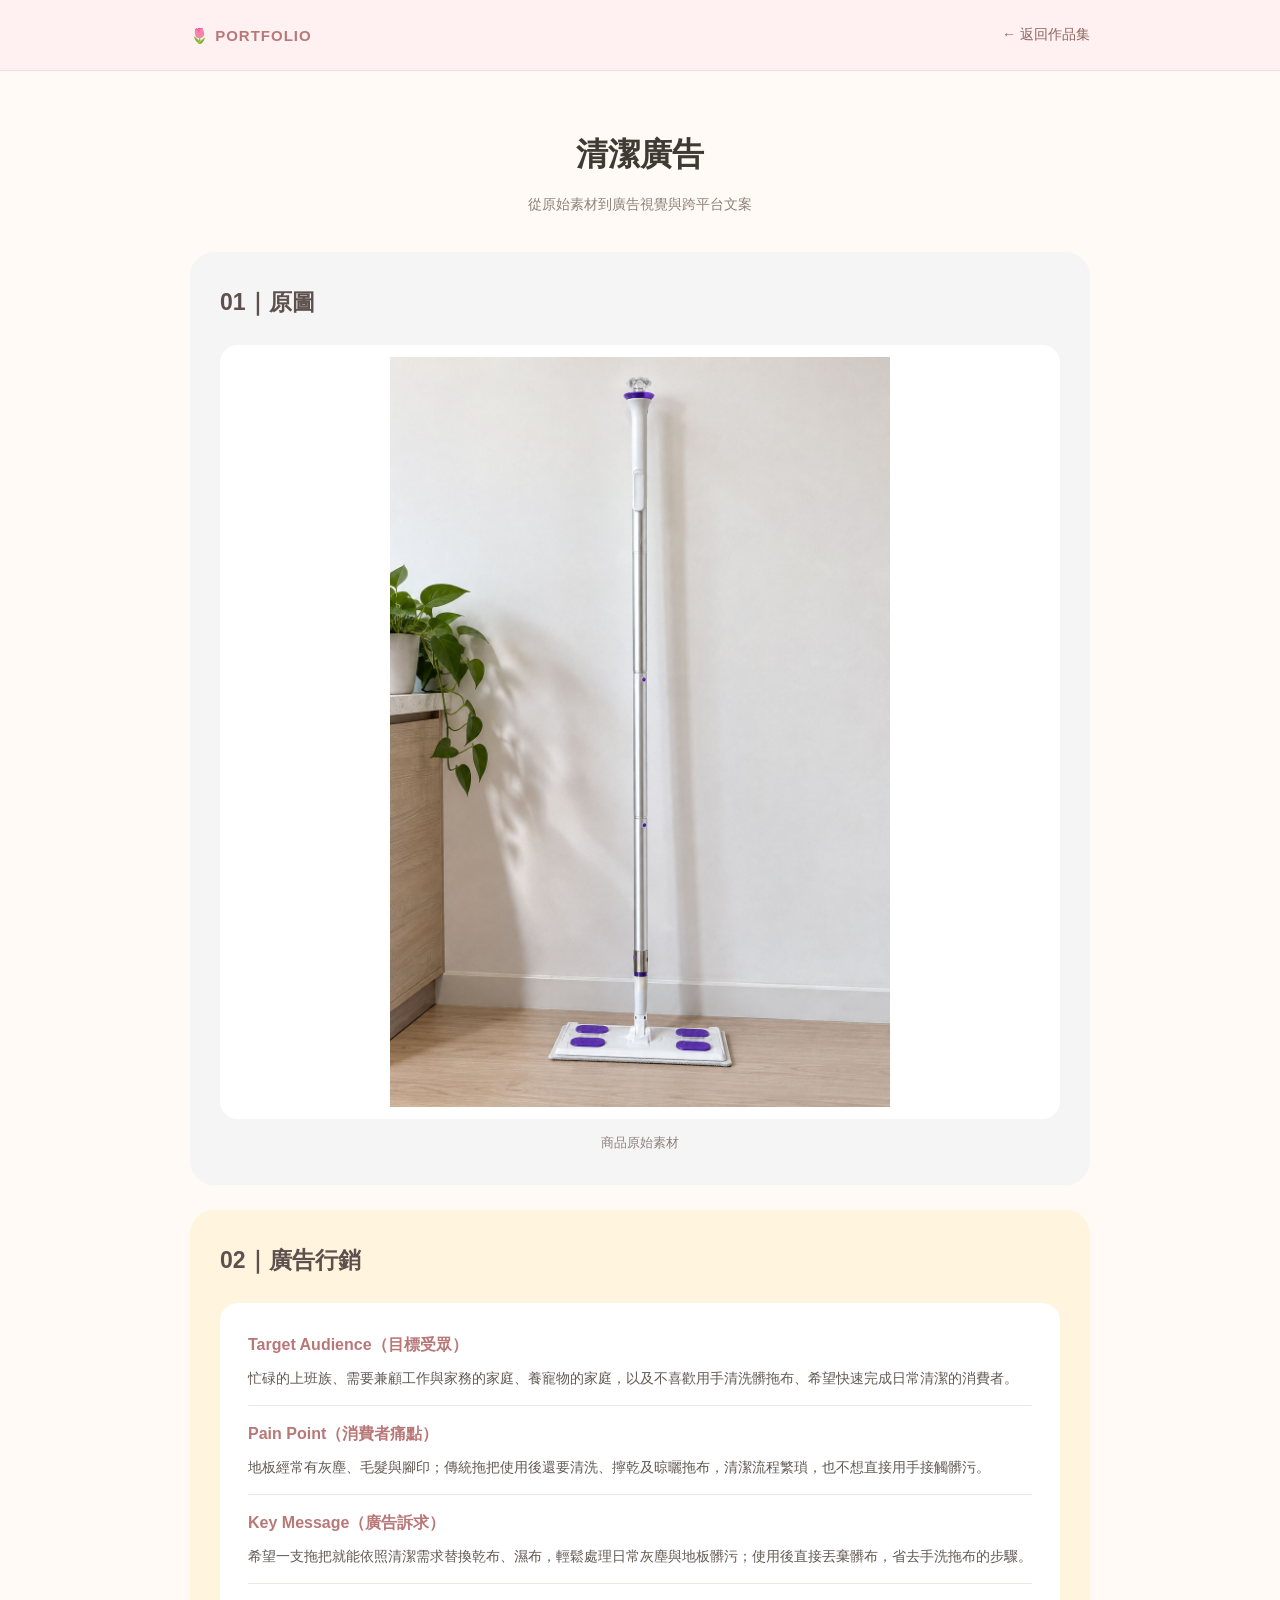
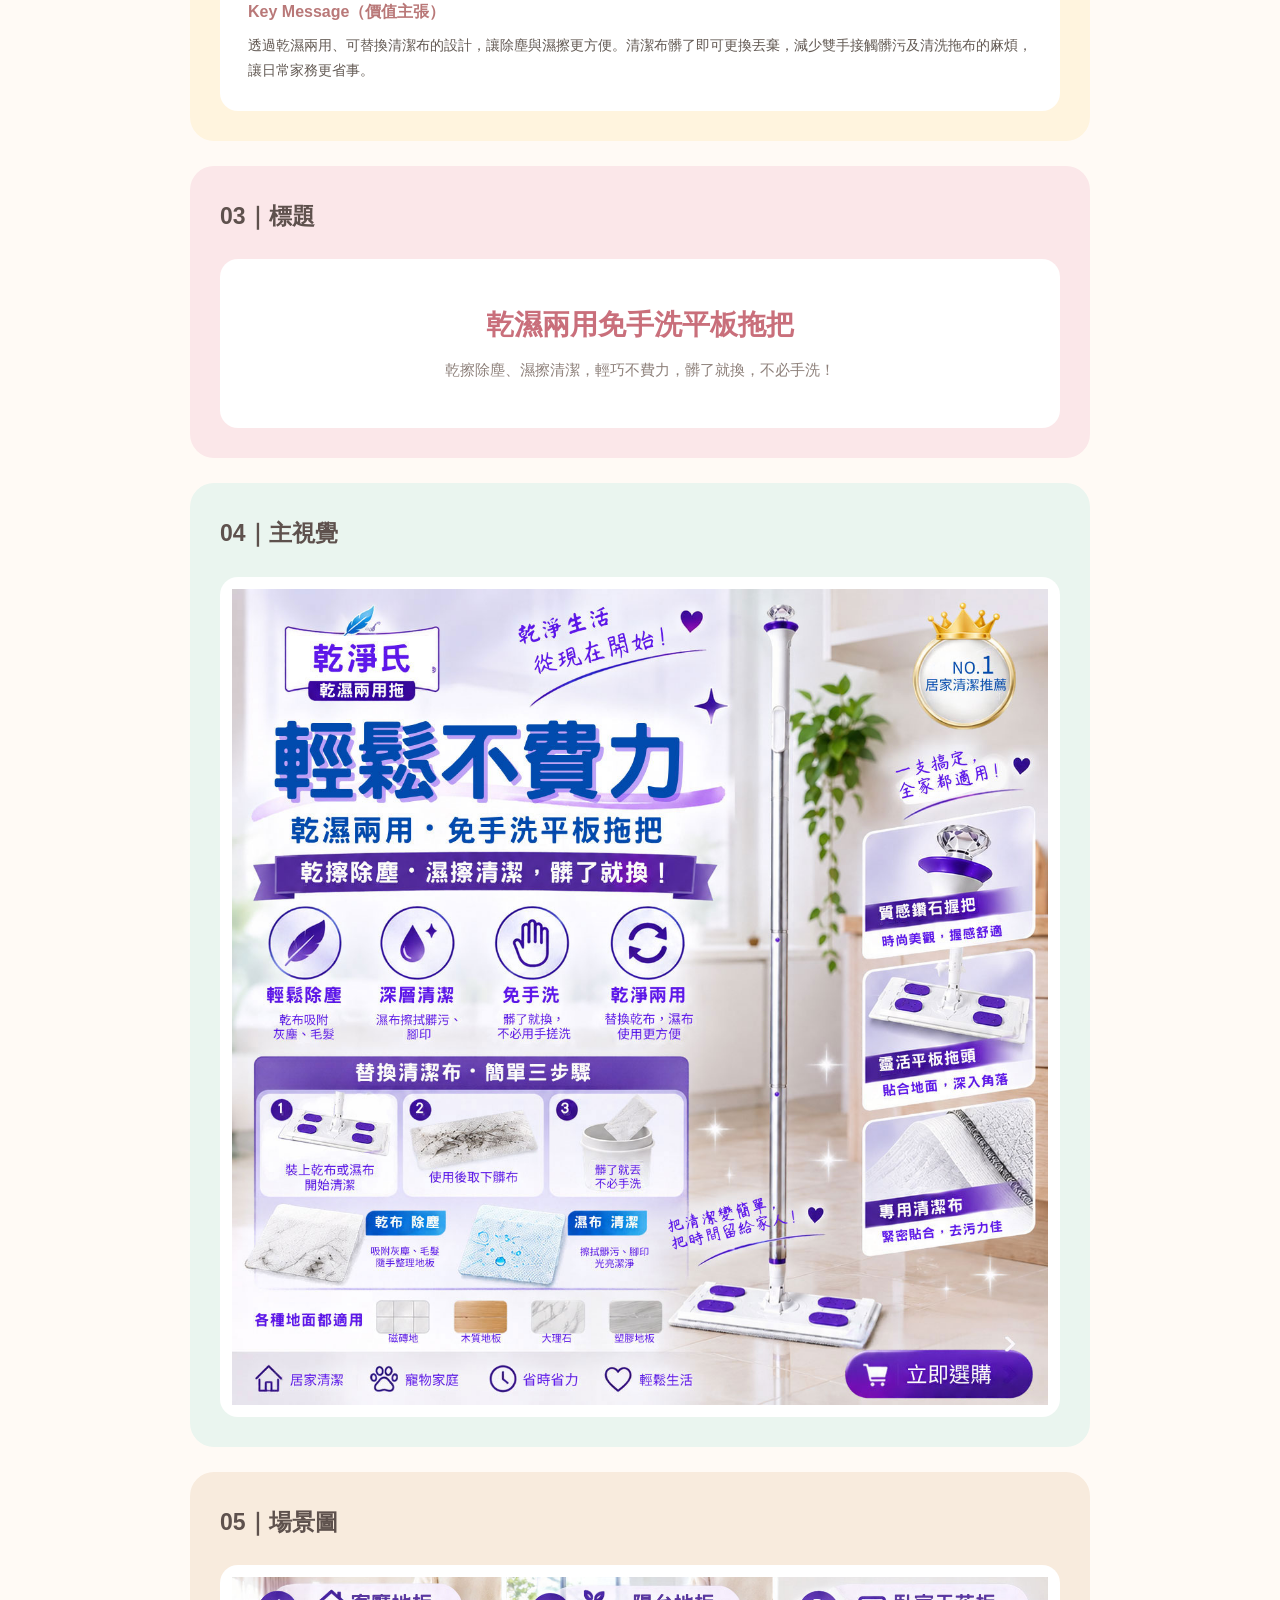
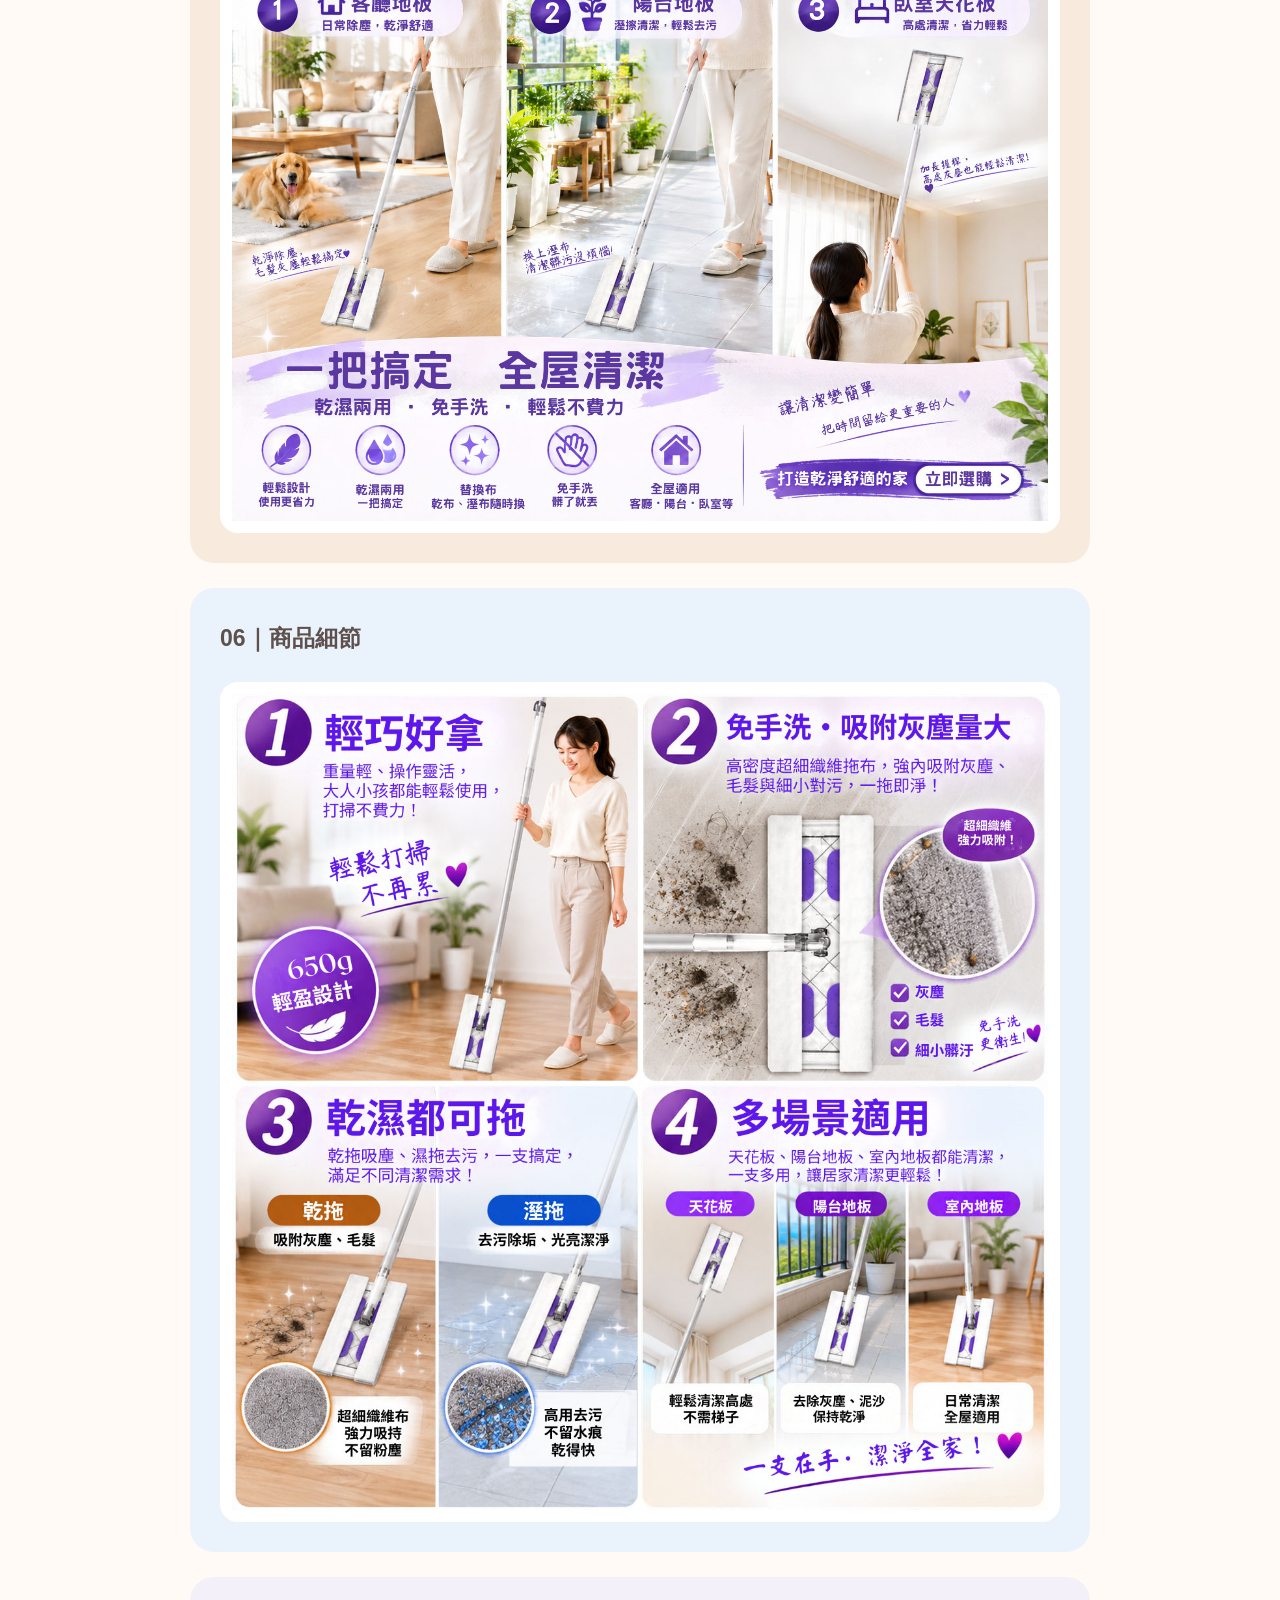
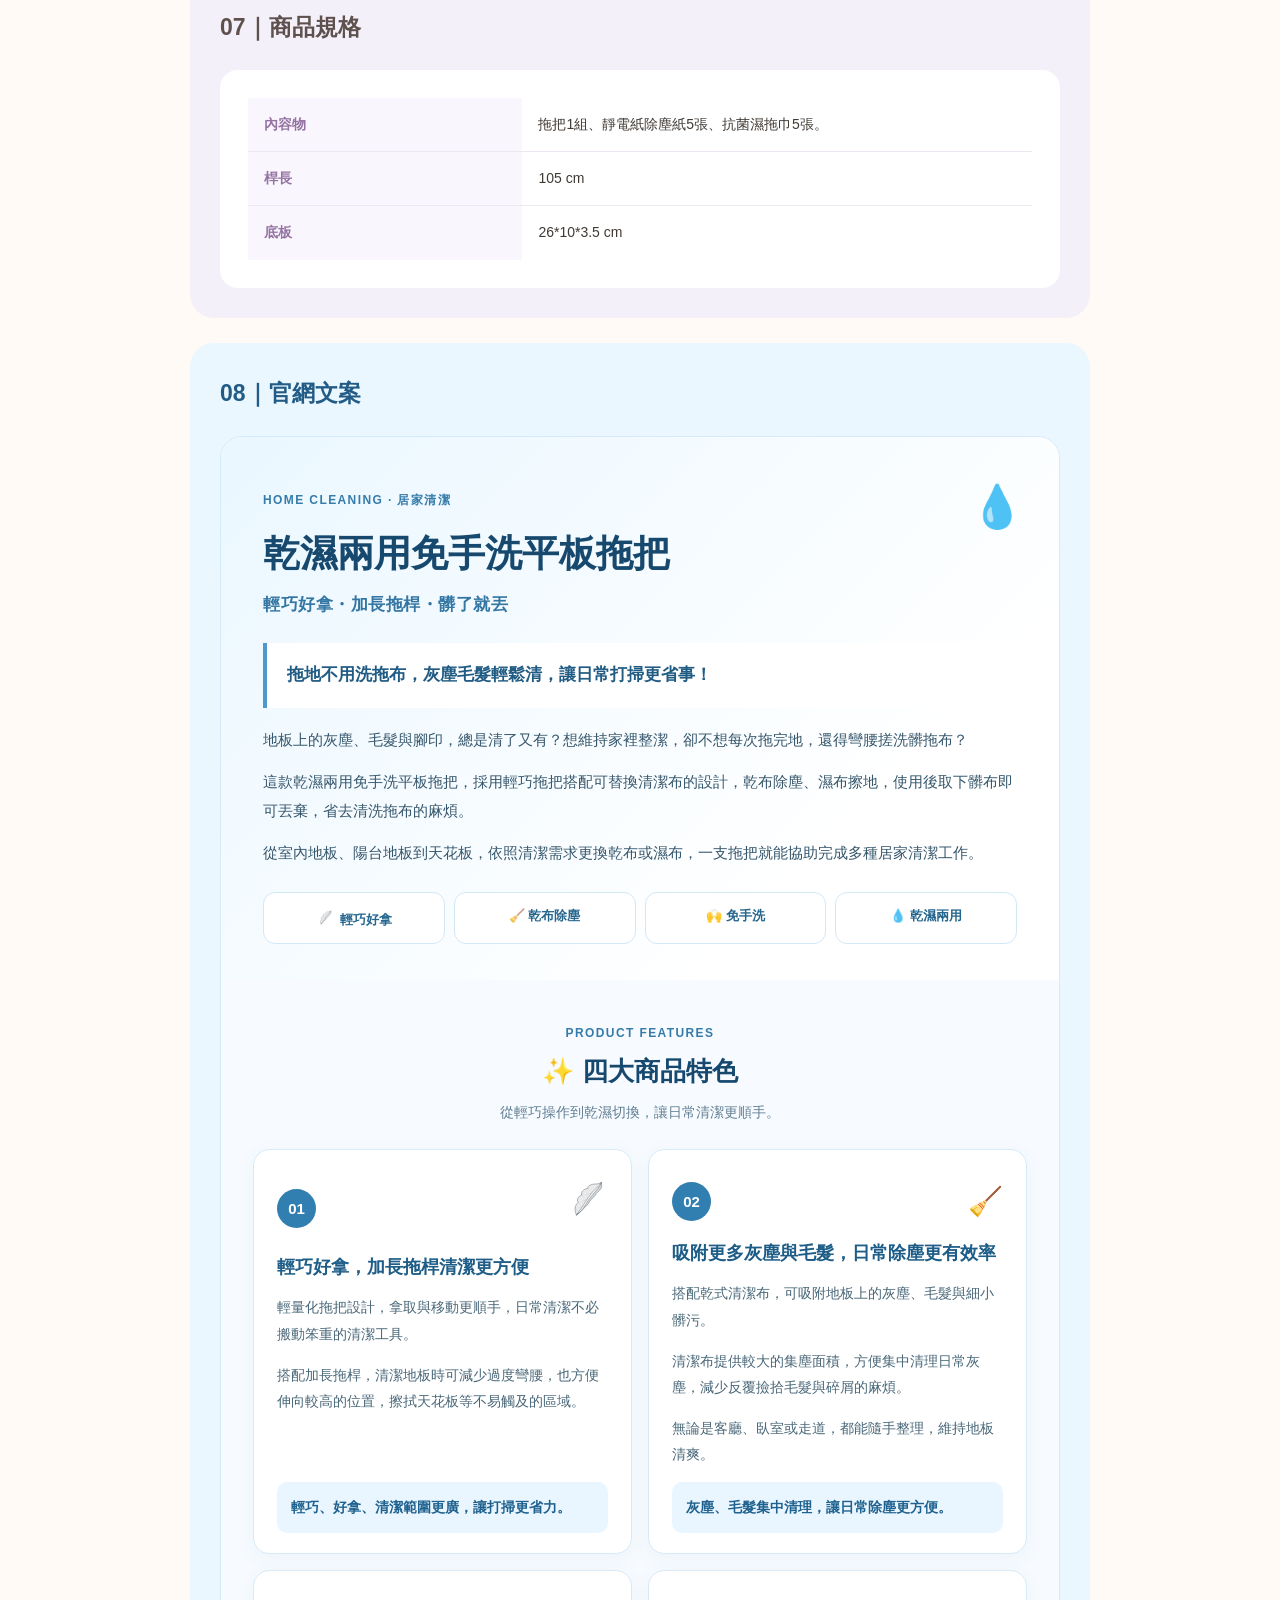
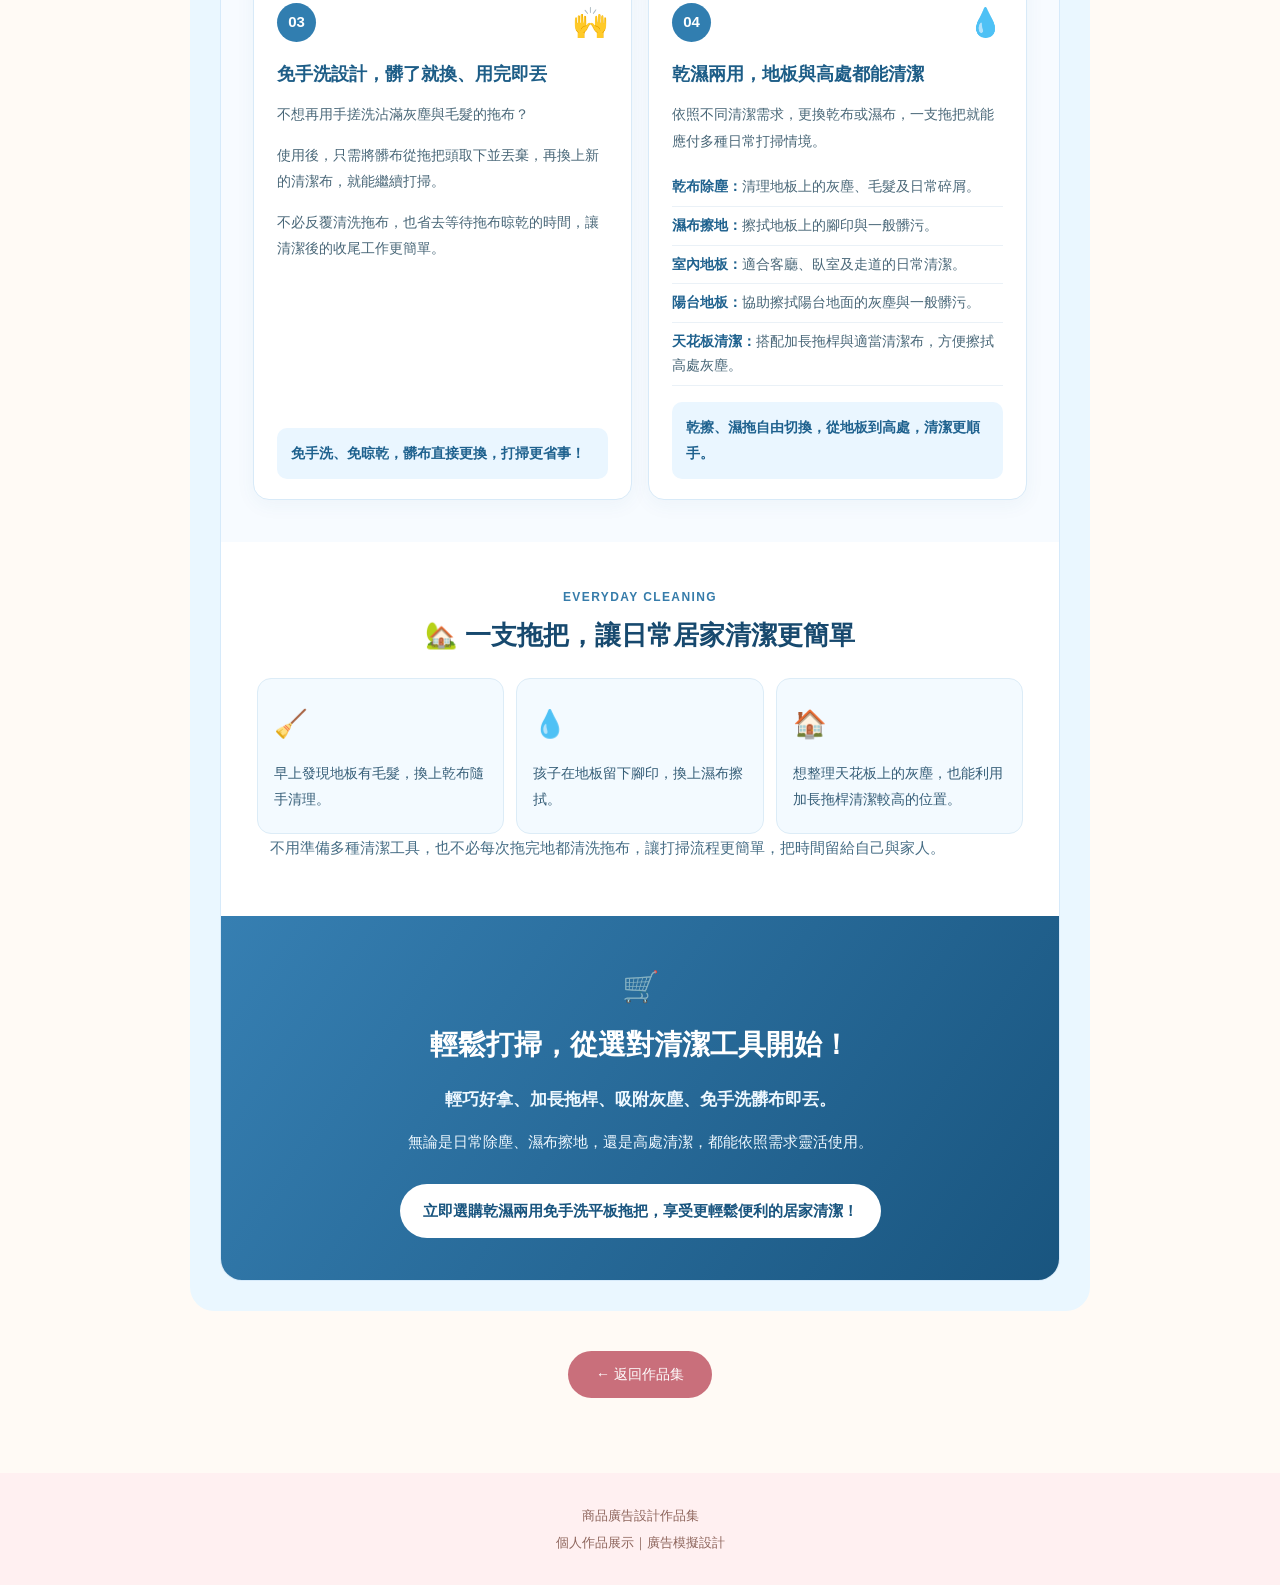
==== commit 7ad9208a: "Add files via upload" ====
--- a/clean.html
+++ b/clean.html
@@ -192,7 +192,7 @@
 
                         <tr>
                             <th scope="row">內容物</th>
-                            <td>拖把1組 靜電紙除塵紙5張 抗菌濕拖巾5張</td>
+                            <td>拖把1組、靜電紙除塵紙5張、抗菌濕拖巾5張。</td>
                         </tr>
 
                         <tr>
